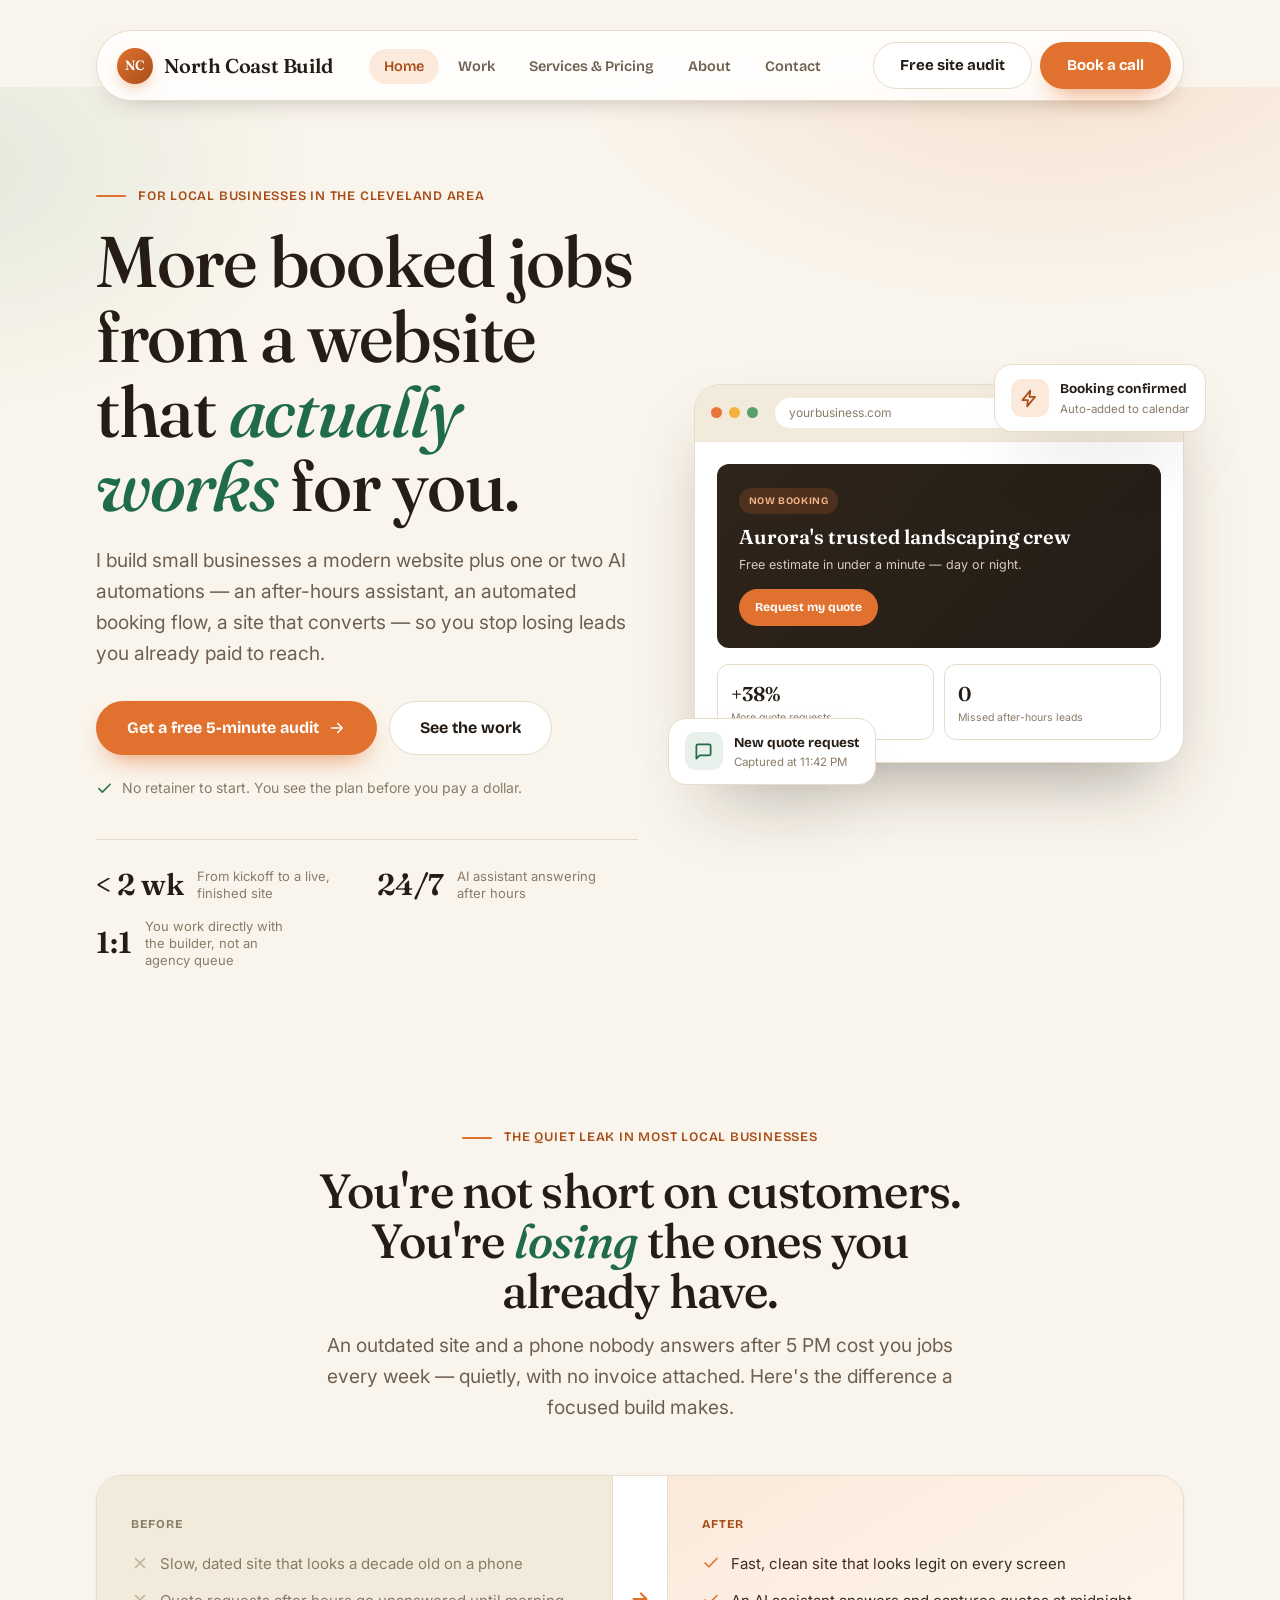
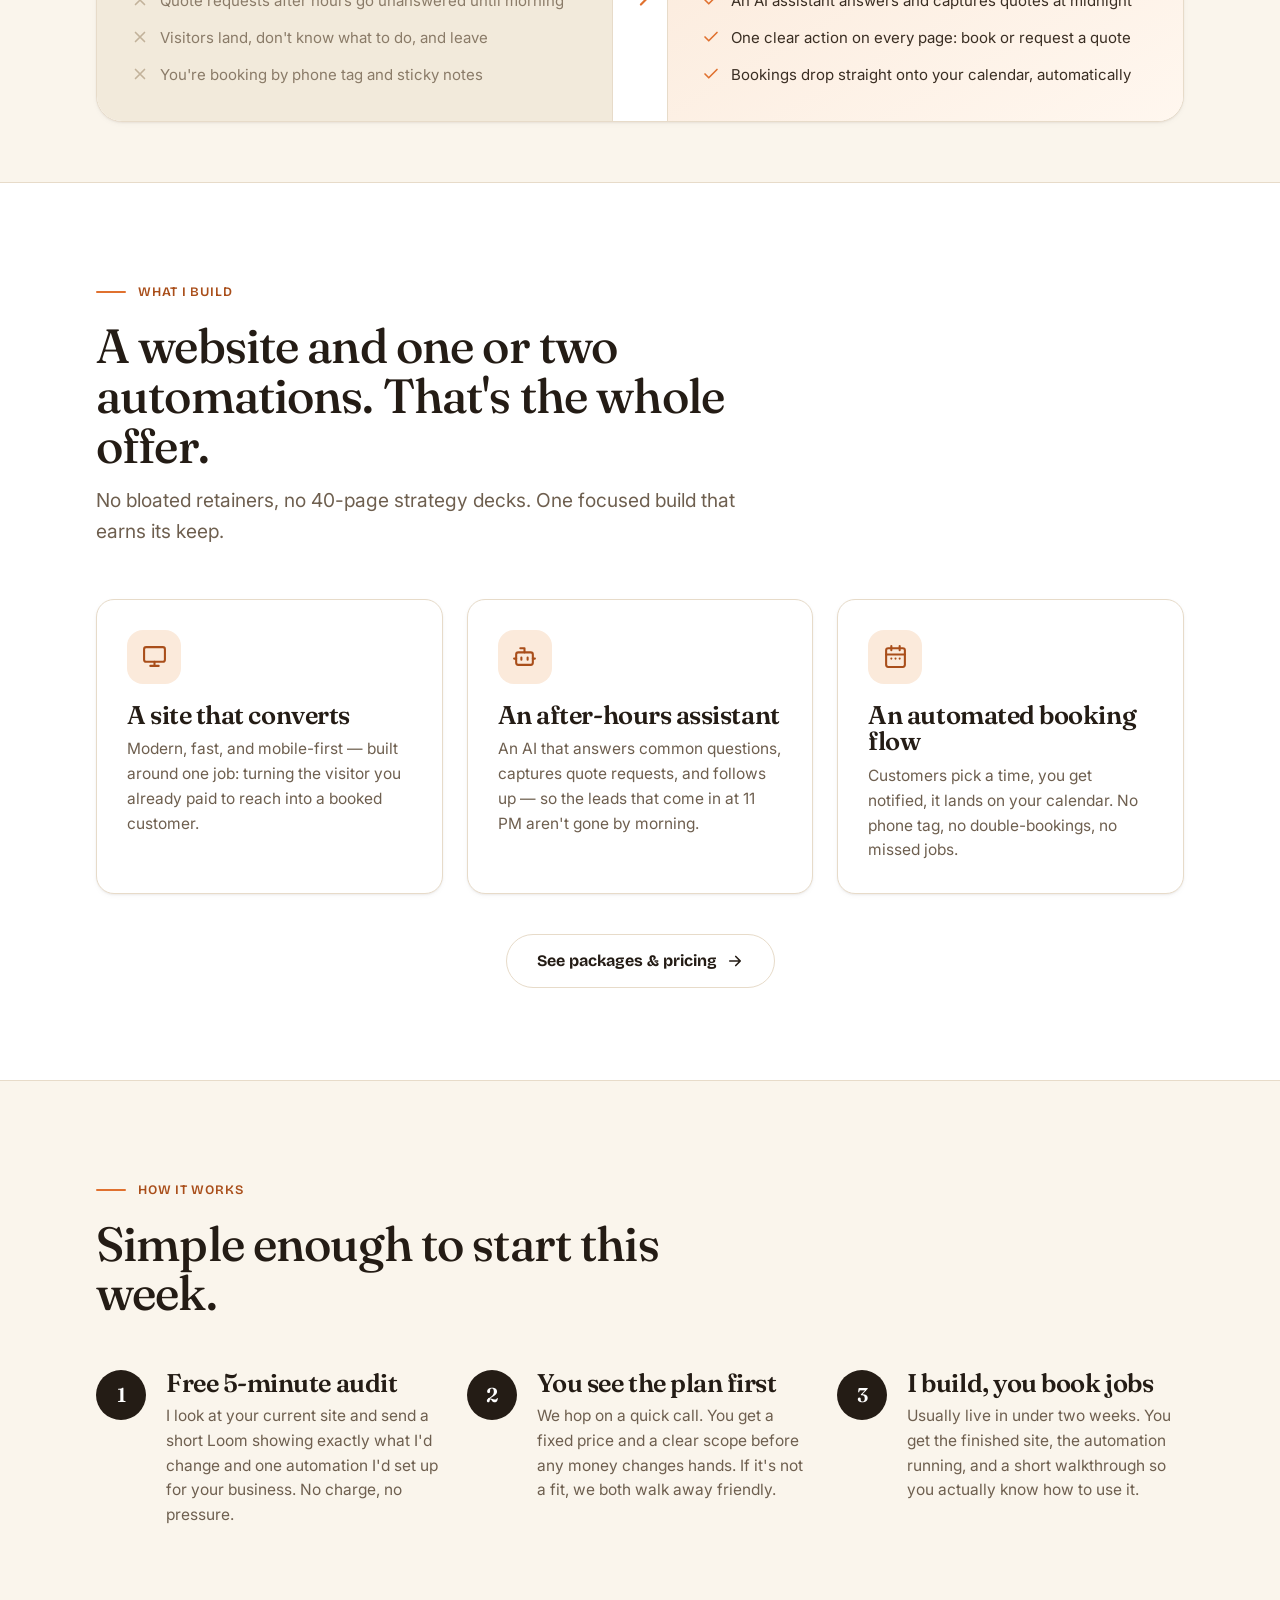
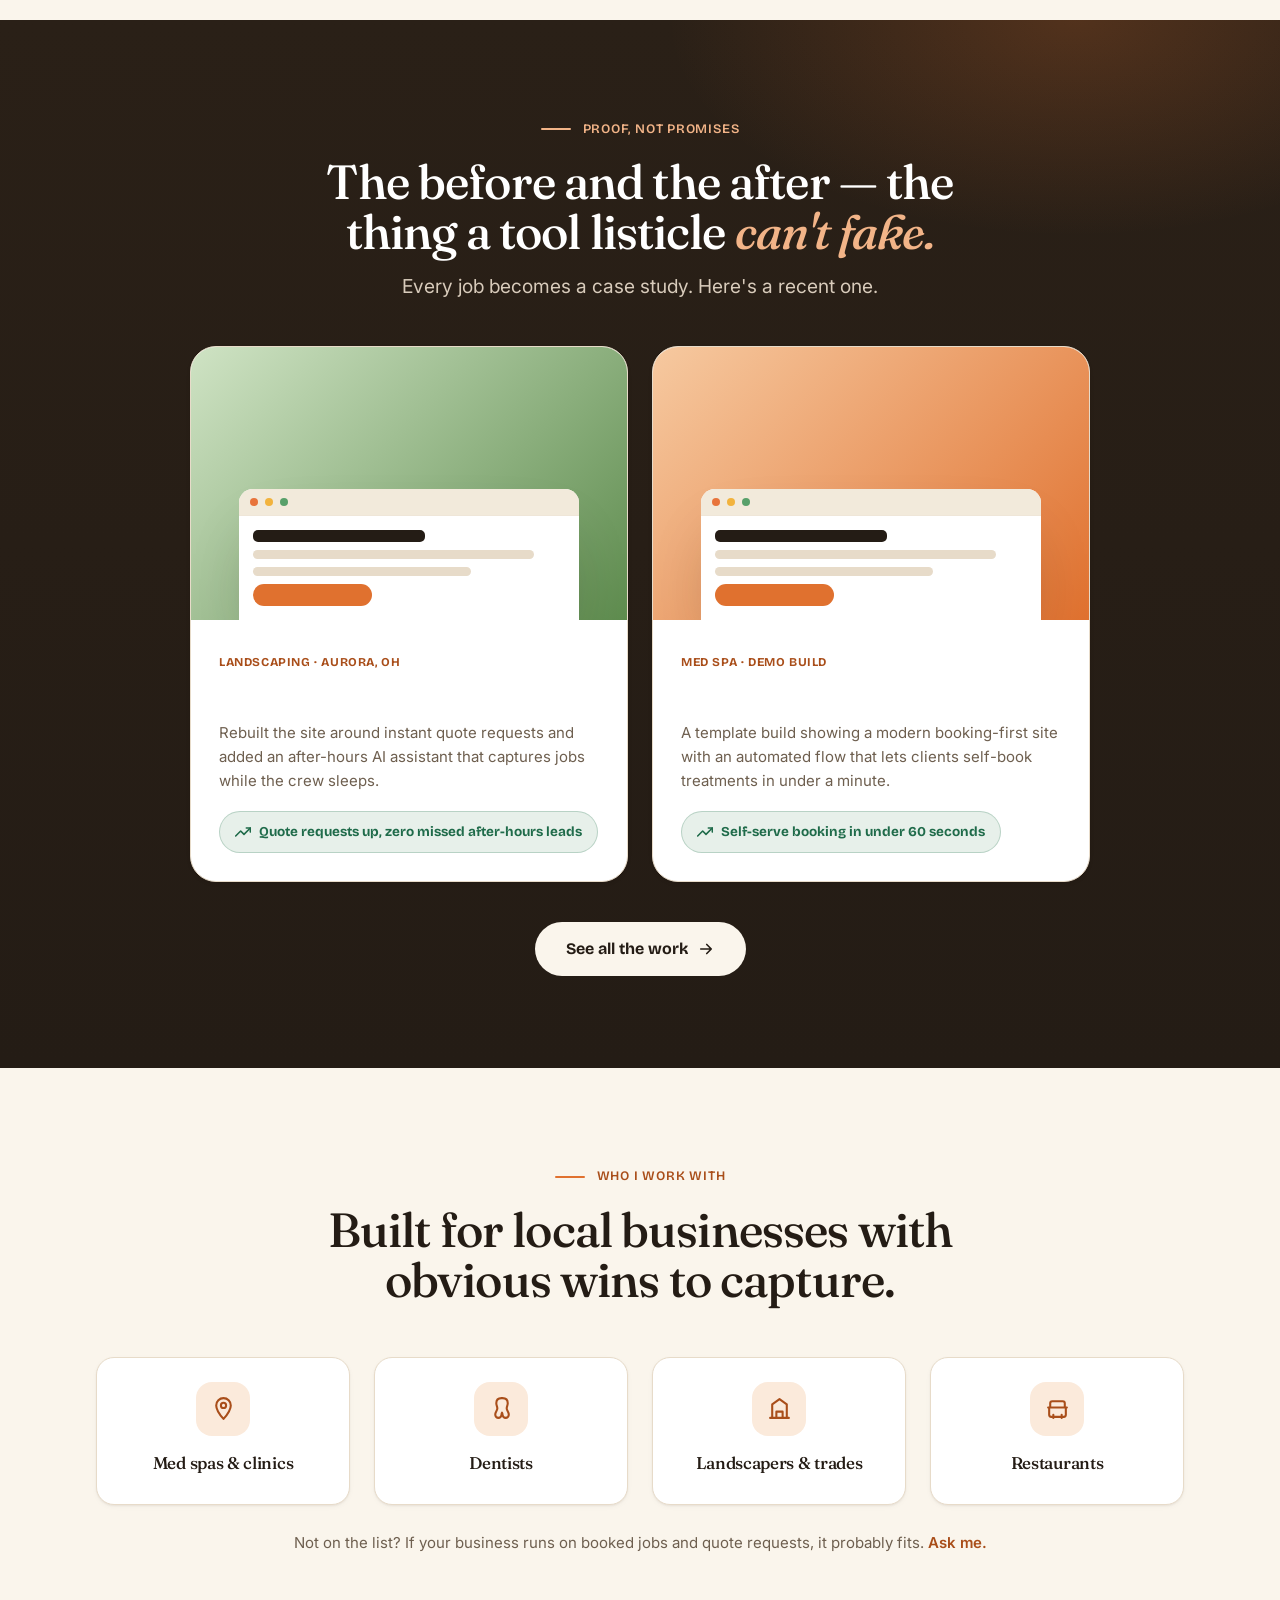
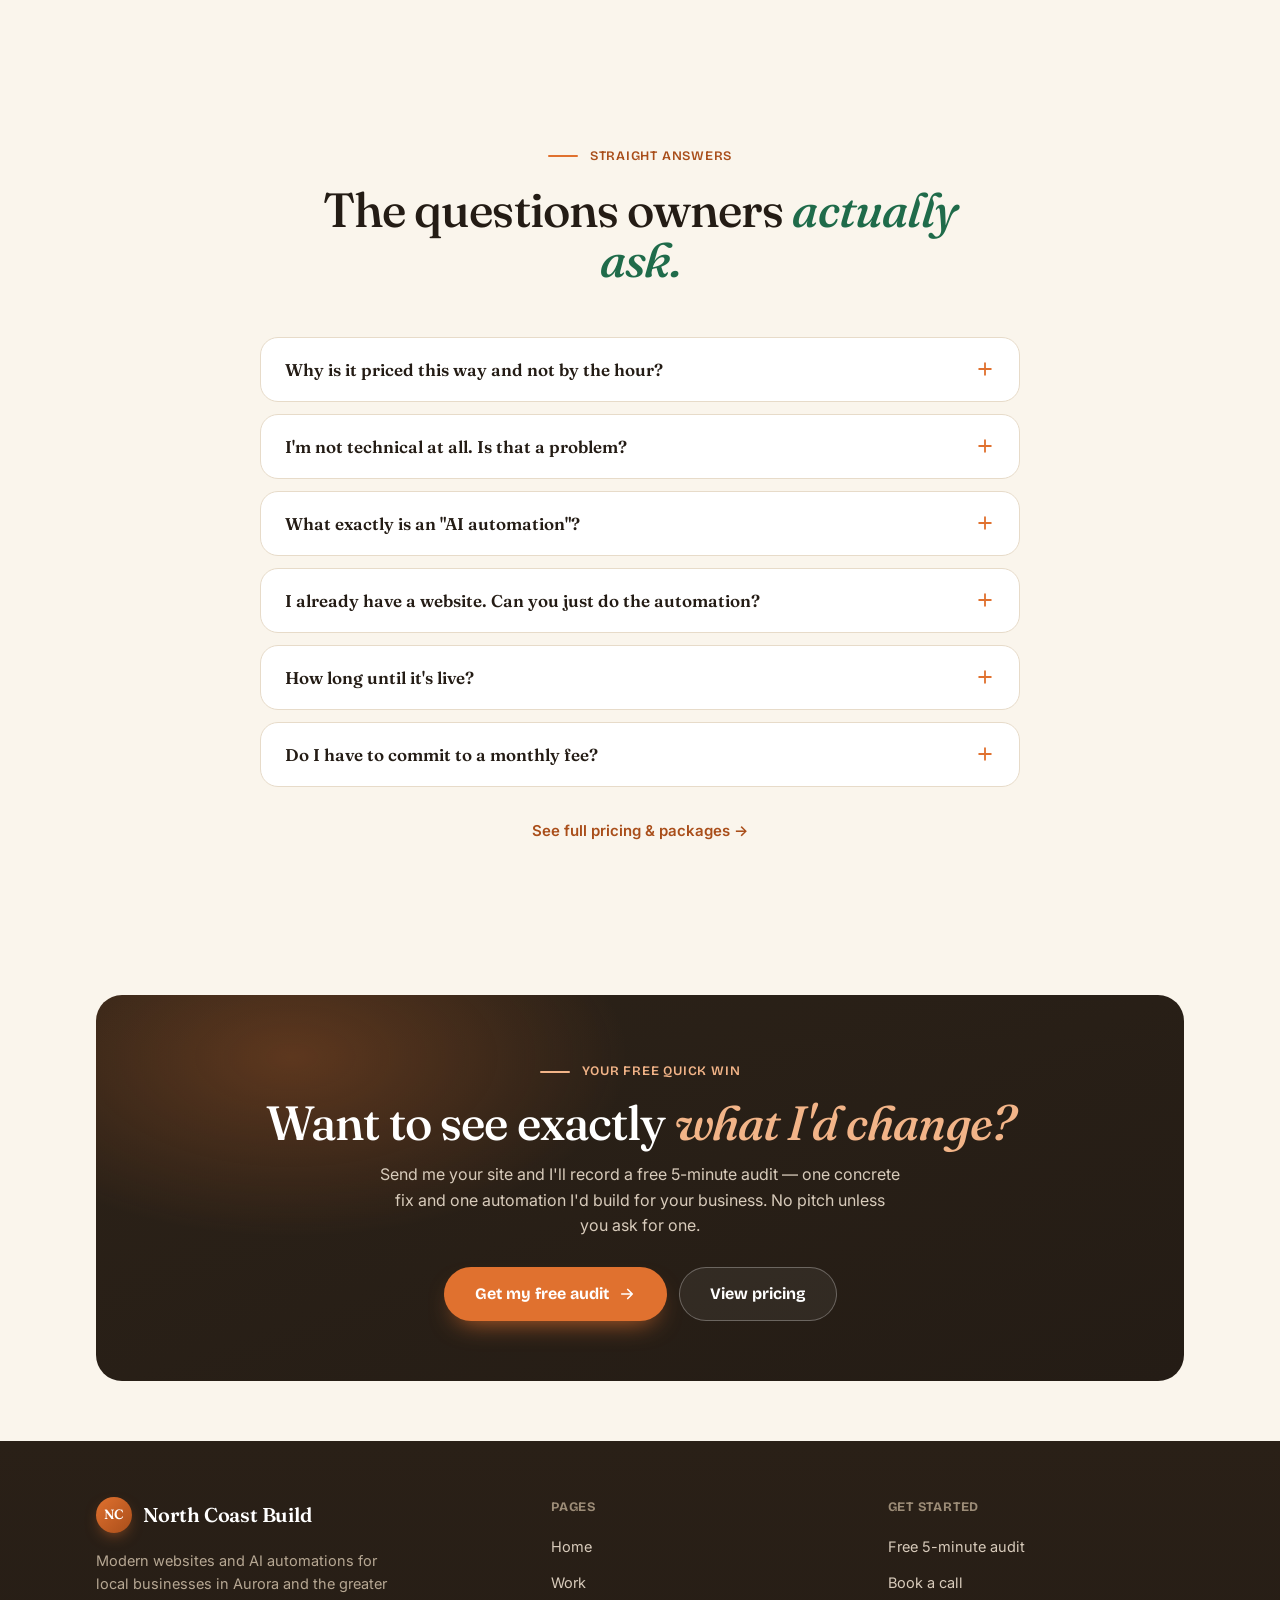
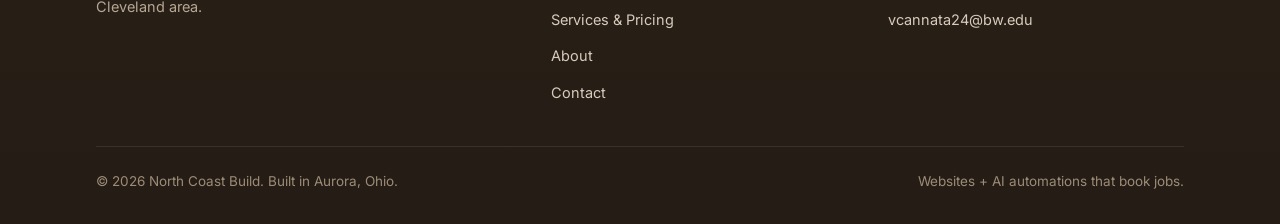
==== index.html @ 2bb50b2e "Initial site: North Coast Build marketing site Static multi-page closer site for local-business web " ====
<!DOCTYPE html>
<html lang="en">
<head>
<meta charset="UTF-8" />
<meta name="viewport" content="width=device-width, initial-scale=1" />
<title>North Coast Build — Modern websites + AI automations for local business</title>
<meta name="description" content="I build local businesses in the Cleveland area a modern website plus one or two AI automations that capture leads and save real hours. See the before and after." />
<link rel="preconnect" href="https://fonts.googleapis.com" />
<link rel="preconnect" href="https://fonts.gstatic.com" crossorigin />
<link rel="icon" href="favicon.svg" type="image/svg+xml" />
<link rel="apple-touch-icon" href="favicon.svg" />
<meta name="theme-color" content="#E0712F" />
<link rel="canonical" href="https://northcoastbuild.com/" />
<meta property="og:type" content="website" />
<meta property="og:site_name" content="North Coast Build" />
<meta property="og:title" content="North Coast Build — Websites + AI automations for local business" />
<meta property="og:description" content="A modern website plus one or two AI automations that capture the leads and save the hours your local business is losing. See the before and after." />
<meta property="og:url" content="https://northcoastbuild.com/" />
<meta property="og:image" content="https://northcoastbuild.com/og-image.png" />
<meta property="og:image:width" content="1200" />
<meta property="og:image:height" content="630" />
<meta name="twitter:card" content="summary_large_image" />
<meta name="twitter:title" content="North Coast Build — Websites + AI for local business" />
<meta name="twitter:description" content="Modern websites and AI automations that book jobs for local businesses in the Cleveland area." />
<meta name="twitter:image" content="https://northcoastbuild.com/og-image.png" />
<link rel="stylesheet" href="styles.css" />
</head>
<body>

<!-- ================= NAV ================= -->
<div class="nav-wrap">
  <div class="container">
    <nav class="nav" aria-label="Primary">
      <a class="brand" href="index.html" aria-label="North Coast Build home">
        <span class="brand-mark" aria-hidden="true">
          <span class="mono-nc">NC</span>
        </span>
        North Coast Build
      </a>
      <ul class="nav-links">
        <li><a href="index.html" class="active">Home</a></li>
        <li><a href="work.html">Work</a></li>
        <li><a href="services.html">Services &amp; Pricing</a></li>
        <li><a href="about.html">About</a></li>
        <li><a href="contact.html">Contact</a></li>
      </ul>
      <div class="nav-cta">
        <a href="contact.html" class="btn btn-ghost">Free site audit</a>
        <a href="contact.html" class="btn btn-primary">Book a call</a>
      </div>
      <button class="nav-toggle" aria-label="Open menu" aria-expanded="false">
        <svg viewBox="0 0 24 24" fill="none" stroke="currentColor" stroke-width="2" stroke-linecap="round"><path d="M4 6h16M4 12h16M4 18h16"/></svg>
      </button>
    </nav>
  </div>
</div>

<!-- ================= HERO ================= -->
<header class="hero">
  <div class="container section">
    <div class="hero-grid">
      <div>
        <span class="eyebrow reveal">For local businesses in the Cleveland area</span>
        <h1 class="h1 reveal" style="margin-top:18px;">More booked jobs from a website that <em>actually works</em> for you.</h1>
        <p class="lead reveal">I build small businesses a modern website plus one or two AI automations — an after-hours assistant, an automated booking flow, a site that converts — so you stop losing leads you already paid to reach.</p>
        <div class="hero-cta reveal">
          <a href="contact.html" class="btn btn-primary btn-lg">Get a free 5-minute audit
            <svg viewBox="0 0 24 24" fill="none" stroke="currentColor" stroke-width="2.2" stroke-linecap="round" stroke-linejoin="round"><path d="M5 12h14M13 6l6 6-6 6"/></svg>
          </a>
          <a href="work.html" class="btn btn-ghost btn-lg">See the work</a>
        </div>
        <p class="hero-note reveal">
          <svg viewBox="0 0 24 24" fill="none" stroke="currentColor" stroke-width="2.4" stroke-linecap="round" stroke-linejoin="round"><path d="M20 6L9 17l-5-5"/></svg>
          No retainer to start. You see the plan before you pay a dollar.
        </p>

        <div class="proof-strip reveal">
          <div class="proof-item">
            <span class="proof-num">&lt; 2 wk</span>
            <span class="proof-label">From kickoff to a live, finished site</span>
          </div>
          <div class="proof-item">
            <span class="proof-num">24/7</span>
            <span class="proof-label">AI assistant answering after hours</span>
          </div>
          <div class="proof-item">
            <span class="proof-num">1:1</span>
            <span class="proof-label">You work directly with the builder, not an agency queue</span>
          </div>
        </div>
      </div>

      <!-- Hero visual -->
      <div class="hero-visual reveal">
        <div class="device" aria-hidden="true">
          <div class="device-bar">
            <span class="dot dot-r"></span><span class="dot dot-y"></span><span class="dot dot-g"></span>
            <span class="device-url">yourbusiness.com</span>
          </div>
          <div class="device-body">
            <div class="mock-hero">
              <span class="mock-pill">Now booking</span>
              <div class="mock-h">Aurora's trusted landscaping crew</div>
              <div class="mock-sub">Free estimate in under a minute — day or night.</div>
              <span class="mock-btn">Request my quote</span>
            </div>
            <div class="mock-row">
              <div class="mock-card"><div class="k">+38%</div><div class="l">More quote requests</div></div>
              <div class="mock-card"><div class="k">0</div><div class="l">Missed after-hours leads</div></div>
            </div>
          </div>
        </div>
        <div class="float-card float-a">
          <span class="ic ic-emerald" aria-hidden="true">
            <svg viewBox="0 0 24 24" fill="none" stroke="currentColor" stroke-width="2.2" stroke-linecap="round" stroke-linejoin="round"><path d="M21 15a2 2 0 0 1-2 2H7l-4 4V5a2 2 0 0 1 2-2h14a2 2 0 0 1 2 2z"/></svg>
          </span>
          <div>
            <div class="ft">New quote request</div>
            <div class="fs">Captured at 11:42 PM</div>
          </div>
        </div>
        <div class="float-card float-b">
          <span class="ic ic-amber" aria-hidden="true">
            <svg viewBox="0 0 24 24" fill="none" stroke="currentColor" stroke-width="2.2" stroke-linecap="round" stroke-linejoin="round"><path d="M13 2L3 14h7l-1 8 10-12h-7z"/></svg>
          </span>
          <div>
            <div class="ft">Booking confirmed</div>
            <div class="fs">Auto-added to calendar</div>
          </div>
        </div>
      </div>
    </div>
  </div>
</header>

<!-- ================= PROBLEM / WHY ================= -->
<section class="section section--tight">
  <div class="container">
    <div class="sec-head center reveal">
      <span class="eyebrow">The quiet leak in most local businesses</span>
      <h2 class="h2">You're not short on customers. You're <em>losing</em> the ones you already have.</h2>
      <p class="lead">An outdated site and a phone nobody answers after 5 PM cost you jobs every week — quietly, with no invoice attached. Here's the difference a focused build makes.</p>
    </div>

    <div class="ba reveal">
      <div class="ba-col ba-before">
        <span class="ba-tag">Before</span>
        <ul class="ba-list">
          <li><svg viewBox="0 0 24 24" fill="none" stroke="currentColor" stroke-width="2.2" stroke-linecap="round"><path d="M18 6L6 18M6 6l12 12"/></svg> Slow, dated site that looks a decade old on a phone</li>
          <li><svg viewBox="0 0 24 24" fill="none" stroke="currentColor" stroke-width="2.2" stroke-linecap="round"><path d="M18 6L6 18M6 6l12 12"/></svg> Quote requests after hours go unanswered until morning</li>
          <li><svg viewBox="0 0 24 24" fill="none" stroke="currentColor" stroke-width="2.2" stroke-linecap="round"><path d="M18 6L6 18M6 6l12 12"/></svg> Visitors land, don't know what to do, and leave</li>
          <li><svg viewBox="0 0 24 24" fill="none" stroke="currentColor" stroke-width="2.2" stroke-linecap="round"><path d="M18 6L6 18M6 6l12 12"/></svg> You're booking by phone tag and sticky notes</li>
        </ul>
      </div>
      <div class="ba-divider" aria-hidden="true">
        <svg viewBox="0 0 24 24" fill="none" stroke="currentColor" stroke-width="2.4" stroke-linecap="round" stroke-linejoin="round"><path d="M5 12h14M13 6l6 6-6 6"/></svg>
      </div>
      <div class="ba-col ba-after">
        <span class="ba-tag">After</span>
        <ul class="ba-list">
          <li><svg viewBox="0 0 24 24" fill="none" stroke="currentColor" stroke-width="2.2" stroke-linecap="round" stroke-linejoin="round"><path d="M20 6L9 17l-5-5"/></svg> Fast, clean site that looks legit on every screen</li>
          <li><svg viewBox="0 0 24 24" fill="none" stroke="currentColor" stroke-width="2.2" stroke-linecap="round" stroke-linejoin="round"><path d="M20 6L9 17l-5-5"/></svg> An AI assistant answers and captures quotes at midnight</li>
          <li><svg viewBox="0 0 24 24" fill="none" stroke="currentColor" stroke-width="2.2" stroke-linecap="round" stroke-linejoin="round"><path d="M20 6L9 17l-5-5"/></svg> One clear action on every page: book or request a quote</li>
          <li><svg viewBox="0 0 24 24" fill="none" stroke="currentColor" stroke-width="2.2" stroke-linecap="round" stroke-linejoin="round"><path d="M20 6L9 17l-5-5"/></svg> Bookings drop straight onto your calendar, automatically</li>
        </ul>
      </div>
    </div>
  </div>
</section>

<!-- ================= WHAT YOU GET ================= -->
<section class="section" style="background:var(--card);border-block:1px solid var(--line);">
  <div class="container">
    <div class="sec-head reveal">
      <span class="eyebrow">What I build</span>
      <h2 class="h2">A website and one or two automations. That's the whole offer.</h2>
      <p class="lead">No bloated retainers, no 40-page strategy decks. One focused build that earns its keep.</p>
    </div>
    <div class="grid grid-3">
      <div class="card card-hover reveal">
        <span class="feature-ic" aria-hidden="true">
          <svg viewBox="0 0 24 24" fill="none" stroke="currentColor" stroke-width="2" stroke-linecap="round" stroke-linejoin="round"><rect x="2" y="3" width="20" height="14" rx="2"/><path d="M8 21h8M12 17v4"/></svg>
        </span>
        <h3 class="h3">A site that converts</h3>
        <p>Modern, fast, and mobile-first — built around one job: turning the visitor you already paid to reach into a booked customer.</p>
      </div>
      <div class="card card-hover reveal">
        <span class="feature-ic" aria-hidden="true">
          <svg viewBox="0 0 24 24" fill="none" stroke="currentColor" stroke-width="2" stroke-linecap="round" stroke-linejoin="round"><path d="M12 8V4H8"/><rect x="4" y="8" width="16" height="12" rx="2"/><path d="M2 14h2M20 14h2M15 13v2M9 13v2"/></svg>
        </span>
        <h3 class="h3">An after-hours assistant</h3>
        <p>An AI that answers common questions, captures quote requests, and follows up — so the leads that come in at 11 PM aren't gone by morning.</p>
      </div>
      <div class="card card-hover reveal">
        <span class="feature-ic" aria-hidden="true">
          <svg viewBox="0 0 24 24" fill="none" stroke="currentColor" stroke-width="2" stroke-linecap="round" stroke-linejoin="round"><rect x="3" y="4" width="18" height="18" rx="2"/><path d="M16 2v4M8 2v4M3 10h18M8 14h.01M12 14h.01M16 14h.01"/></svg>
        </span>
        <h3 class="h3">An automated booking flow</h3>
        <p>Customers pick a time, you get notified, it lands on your calendar. No phone tag, no double-bookings, no missed jobs.</p>
      </div>
    </div>
    <div class="center reveal" style="margin-top:40px;">
      <a href="services.html" class="btn btn-ghost btn-lg">See packages &amp; pricing
        <svg viewBox="0 0 24 24" fill="none" stroke="currentColor" stroke-width="2.2" stroke-linecap="round" stroke-linejoin="round"><path d="M5 12h14M13 6l6 6-6 6"/></svg>
      </a>
    </div>
  </div>
</section>

<!-- ================= HOW IT WORKS ================= -->
<section class="section">
  <div class="container">
    <div class="sec-head reveal">
      <span class="eyebrow">How it works</span>
      <h2 class="h2">Simple enough to start this week.</h2>
    </div>
    <div class="grid grid-3 steps">
      <div class="step reveal">
        <span class="step-num">1</span>
        <div>
          <h3 class="h3">Free 5-minute audit</h3>
          <p>I look at your current site and send a short Loom showing exactly what I'd change and one automation I'd set up for your business. No charge, no pressure.</p>
        </div>
      </div>
      <div class="step reveal">
        <span class="step-num">2</span>
        <div>
          <h3 class="h3">You see the plan first</h3>
          <p>We hop on a quick call. You get a fixed price and a clear scope before any money changes hands. If it's not a fit, we both walk away friendly.</p>
        </div>
      </div>
      <div class="step reveal">
        <span class="step-num">3</span>
        <div>
          <h3 class="h3">I build, you book jobs</h3>
          <p>Usually live in under two weeks. You get the finished site, the automation running, and a short walkthrough so you actually know how to use it.</p>
        </div>
      </div>
    </div>
  </div>
</section>

<!-- ================= FEATURED WORK ================= -->
<section class="section band-dark">
  <div class="container">
    <div class="sec-head center reveal" style="margin-bottom:44px;">
      <span class="eyebrow eyebrow--light">Proof, not promises</span>
      <h2 class="h2">The before and the after — the thing a tool listicle <em>can't fake.</em></h2>
      <p class="lead">Every job becomes a case study. Here's a recent one.</p>
    </div>
    <div class="grid grid-2 reveal" style="max-width:900px;margin-inline:auto;">
      <div class="case">
        <div class="case-media g-land">
          <div class="case-screen">
            <div class="device-bar"><span class="dot dot-r"></span><span class="dot dot-y"></span><span class="dot dot-g"></span></div>
            <div class="case-screen-body">
              <div class="csb-line w1"></div><div class="csb-line w2"></div><div class="csb-line w3"></div><div class="csb-btn"></div>
            </div>
          </div>
        </div>
        <div class="case-body">
          <span class="case-cat">Landscaping · Aurora, OH</span>
          <h3 class="h3">Greenline Lawn &amp; Landscape</h3>
          <p>Rebuilt the site around instant quote requests and added an after-hours AI assistant that captures jobs while the crew sleeps.</p>
          <span class="result-chip">
            <svg viewBox="0 0 24 24" fill="none" stroke="currentColor" stroke-width="2.4" stroke-linecap="round" stroke-linejoin="round"><path d="M23 6l-9.5 9.5-5-5L1 18"/><path d="M17 6h6v6"/></svg>
            Quote requests up, zero missed after-hours leads
          </span>
        </div>
      </div>
      <div class="case">
        <div class="case-media g-spa">
          <div class="case-screen">
            <div class="device-bar"><span class="dot dot-r"></span><span class="dot dot-y"></span><span class="dot dot-g"></span></div>
            <div class="case-screen-body">
              <div class="csb-line w1"></div><div class="csb-line w2"></div><div class="csb-line w3"></div><div class="csb-btn"></div>
            </div>
          </div>
        </div>
        <div class="case-body">
          <span class="case-cat">Med Spa · Demo build</span>
          <h3 class="h3">Lumen Aesthetics</h3>
          <p>A template build showing a modern booking-first site with an automated flow that lets clients self-book treatments in under a minute.</p>
          <span class="result-chip">
            <svg viewBox="0 0 24 24" fill="none" stroke="currentColor" stroke-width="2.4" stroke-linecap="round" stroke-linejoin="round"><path d="M23 6l-9.5 9.5-5-5L1 18"/><path d="M17 6h6v6"/></svg>
            Self-serve booking in under 60 seconds
          </span>
        </div>
      </div>
    </div>
    <div class="center reveal" style="margin-top:40px;">
      <a href="work.html" class="btn btn-light btn-lg">See all the work
        <svg viewBox="0 0 24 24" fill="none" stroke="currentColor" stroke-width="2.2" stroke-linecap="round" stroke-linejoin="round"><path d="M5 12h14M13 6l6 6-6 6"/></svg>
      </a>
    </div>
  </div>
</section>

<!-- ================= WHO IT'S FOR ================= -->
<section class="section">
  <div class="container">
    <div class="sec-head center reveal">
      <span class="eyebrow">Who I work with</span>
      <h2 class="h2">Built for local businesses with obvious wins to capture.</h2>
    </div>
    <div class="grid grid-4 reveal">
      <div class="card center" style="padding:24px 18px;">
        <span class="feature-ic mx-auto" aria-hidden="true"><svg viewBox="0 0 24 24" fill="none" stroke="currentColor" stroke-width="2" stroke-linecap="round" stroke-linejoin="round"><path d="M12 2a7 7 0 0 0-7 7c0 5 7 13 7 13s7-8 7-13a7 7 0 0 0-7-7z"/><circle cx="12" cy="9" r="2.5"/></svg></span>
        <h3 style="font-size:17px;">Med spas &amp; clinics</h3>
      </div>
      <div class="card center" style="padding:24px 18px;">
        <span class="feature-ic mx-auto" aria-hidden="true"><svg viewBox="0 0 24 24" fill="none" stroke="currentColor" stroke-width="2" stroke-linecap="round" stroke-linejoin="round"><path d="M12 2C9 2 7 4 7 7c0 2 1 3 1 5s-2 3-2 6a3 3 0 0 0 6 0c0-1 .5-2 .5-2s.5 1 .5 2a3 3 0 0 0 6 0c0-3-2-4-2-6s1-3 1-5c0-3-2-5-5-5a4 4 0 0 0-1 .2A4 4 0 0 0 12 2z"/></svg></span>
        <h3 style="font-size:17px;">Dentists</h3>
      </div>
      <div class="card center" style="padding:24px 18px;">
        <span class="feature-ic mx-auto" aria-hidden="true"><svg viewBox="0 0 24 24" fill="none" stroke="currentColor" stroke-width="2" stroke-linecap="round" stroke-linejoin="round"><path d="M3 21h18M5 21V8l7-5 7 5v13M9 21v-6h6v6"/></svg></span>
        <h3 style="font-size:17px;">Landscapers &amp; trades</h3>
      </div>
      <div class="card center" style="padding:24px 18px;">
        <span class="feature-ic mx-auto" aria-hidden="true"><svg viewBox="0 0 24 24" fill="none" stroke="currentColor" stroke-width="2" stroke-linecap="round" stroke-linejoin="round"><path d="M3 11h18M5 11V7a2 2 0 0 1 2-2h10a2 2 0 0 1 2 2v4M4 11v7a2 2 0 0 0 2 2h12a2 2 0 0 0 2-2v-7M8 21v-3M16 21v-3"/></svg></span>
        <h3 style="font-size:17px;">Restaurants</h3>
      </div>
    </div>
    <p class="center muted reveal" style="margin-top:26px;font-size:15px;">Not on the list? If your business runs on booked jobs and quote requests, it probably fits. <a href="contact.html" style="color:var(--amber-700);font-weight:600;">Ask me.</a></p>
  </div>
</section>

<!-- ================= FAQ ================= -->
<section class="section">
  <div class="container">
    <div class="sec-head center reveal">
      <span class="eyebrow">Straight answers</span>
      <h2 class="h2">The questions owners <em>actually ask.</em></h2>
    </div>
    <div class="faq reveal">
      <div class="faq-item">
        <button class="faq-q" aria-expanded="false">Why is it priced this way and not by the hour?<svg viewBox="0 0 24 24" fill="none" stroke="currentColor" stroke-width="2.2" stroke-linecap="round"><path d="M12 5v14M5 12h14"/></svg></button>
        <div class="faq-a"><div class="faq-a-inner">Because you should know the cost before you commit, and you shouldn't pay more just because something took me longer. We agree on a fixed price for a fixed scope. If we add things later, we agree on that too — in writing, before any work.</div></div>
      </div>
      <div class="faq-item">
        <button class="faq-q" aria-expanded="false">I'm not technical at all. Is that a problem?<svg viewBox="0 0 24 24" fill="none" stroke="currentColor" stroke-width="2.2" stroke-linecap="round"><path d="M12 5v14M5 12h14"/></svg></button>
        <div class="faq-a"><div class="faq-a-inner">Not even a little. You don't need to care about the stack — that's my job. You care about more booked jobs and fewer missed calls. I handle everything and hand it back with a plain-English walkthrough.</div></div>
      </div>
      <div class="faq-item">
        <button class="faq-q" aria-expanded="false">What exactly is an "AI automation"?<svg viewBox="0 0 24 24" fill="none" stroke="currentColor" stroke-width="2.2" stroke-linecap="round"><path d="M12 5v14M5 12h14"/></svg></button>
        <div class="faq-a"><div class="faq-a-inner">Something boring and useful, not a gimmick. An assistant that answers quote questions and captures the lead at midnight. A booking flow that puts appointments on your calendar without phone tag. Follow-ups that go out automatically so leads don't fall through the cracks.</div></div>
      </div>
      <div class="faq-item">
        <button class="faq-q" aria-expanded="false">I already have a website. Can you just do the automation?<svg viewBox="0 0 24 24" fill="none" stroke="currentColor" stroke-width="2.2" stroke-linecap="round"><path d="M12 5v14M5 12h14"/></svg></button>
        <div class="faq-a"><div class="faq-a-inner">Yes. If your site is fine, skip the rebuild — pick a single automation, the busywork pack, or ongoing automation care. I'll plug into the tools you already use (your calendar, inbox, booking, CRM) and automate the repetitive work without touching the site.</div></div>
      </div>
      <div class="faq-item">
        <button class="faq-q" aria-expanded="false">How long until it's live?<svg viewBox="0 0 24 24" fill="none" stroke="currentColor" stroke-width="2.2" stroke-linecap="round"><path d="M12 5v14M5 12h14"/></svg></button>
        <div class="faq-a"><div class="faq-a-inner">A site is usually about a week. A site plus an automation is around two. I'll give you a real date on our call, not a vague "soon."</div></div>
      </div>
      <div class="faq-item">
        <button class="faq-q" aria-expanded="false">Do I have to commit to a monthly fee?<svg viewBox="0 0 24 24" fill="none" stroke="currentColor" stroke-width="2.2" stroke-linecap="round"><path d="M12 5v14M5 12h14"/></svg></button>
        <div class="faq-a"><div class="faq-a-inner">No. The build is a one-time price and the site is yours. Ongoing care and hosting at $89/mo is optional if you'd rather I keep it running and updated. Plenty of clients skip it.</div></div>
      </div>
    </div>
    <p class="center reveal" style="margin-top:32px;font-size:15px;"><a href="services.html" style="color:var(--amber-700);font-weight:600;">See full pricing &amp; packages →</a></p>
  </div>
</section>

<!-- ================= CTA BANNER ================= -->
<section class="section--tight">
  <div class="container">
    <div class="cta-banner reveal">
      <span class="eyebrow eyebrow--light">Your free quick win</span>
      <h2 class="h2" style="margin-top:16px;">Want to see exactly <em>what I'd change?</em></h2>
      <p>Send me your site and I'll record a free 5-minute audit — one concrete fix and one automation I'd build for your business. No pitch unless you ask for one.</p>
      <div class="hero-cta">
        <a href="contact.html" class="btn btn-primary btn-lg">Get my free audit
          <svg viewBox="0 0 24 24" fill="none" stroke="currentColor" stroke-width="2.2" stroke-linecap="round" stroke-linejoin="round"><path d="M5 12h14M13 6l6 6-6 6"/></svg>
        </a>
        <a href="services.html" class="btn btn-outline-light btn-lg">View pricing</a>
      </div>
    </div>
  </div>
</section>

<!-- ================= FOOTER ================= -->
<footer class="footer">
  <div class="container">
    <div class="footer-grid">
      <div>
        <a class="brand" href="index.html">
          <span class="brand-mark" aria-hidden="true"><span class="mono-nc">NC</span></span>
          North Coast Build
        </a>
        <p>Modern websites and AI automations for local businesses in Aurora and the greater Cleveland area.</p>
      </div>
      <div>
        <h5>Pages</h5>
        <ul class="footer-links">
          <li><a href="index.html">Home</a></li>
          <li><a href="work.html">Work</a></li>
          <li><a href="services.html">Services &amp; Pricing</a></li>
          <li><a href="about.html">About</a></li>
          <li><a href="contact.html">Contact</a></li>
        </ul>
      </div>
      <div>
        <h5>Get started</h5>
        <ul class="footer-links">
          <li><a href="contact.html">Free 5-minute audit</a></li>
          <li><a href="contact.html">Book a call</a></li>
          <li><a href="mailto:vcannata24@bw.edu">vcannata24@bw.edu</a></li>
        </ul>
      </div>
    </div>
    <div class="footer-bottom">
      <span>© 2026 North Coast Build. Built in Aurora, Ohio.</span>
      <span>Websites + AI automations that book jobs.</span>
    </div>
  </div>
</footer>

<script src="script.js"></script>
</body>
</html>
---- styles.css ----
/* =========================================================
   Cannata Build — shared stylesheet
   WARM EDITORIAL · Fraunces serif + warm cream + amber
   (blend of "Editorial Authority" × "Warm & Approachable")
   ========================================================= */

@import url('https://fonts.googleapis.com/css2?family=Fraunces:ital,opsz,wght@0,9..144,400;0,9..144,500;0,9..144,600;1,9..144,500;1,9..144,600&family=Bricolage+Grotesque:opsz,wght@12..96,500;12..96,600;12..96,700;12..96,800&family=Inter:wght@400;500;600&display=swap');

:root {
  /* warm paper + ink */
  --paper:      #FAF5EC;
  --paper-2:    #F2EADB;
  --card:       #FFFFFF;
  --ink:        #241C15;
  --ink-soft:   #3A2E23;
  --muted:      #6E5F4F;
  --muted-2:    #8A7B68;
  --line:       #E7DBC9;
  --line-soft:  #EFE6D8;

  /* accents */
  --amber:      #E0712F;
  --amber-600:  #C85F22;
  --amber-700:  #A94E1A;
  --amber-soft: #FBEADB;
  --green:      #2C7A53;
  --green-700:  #1F6B4A;
  --green-soft: #E7F0EA;

  --radius:     18px;
  --radius-lg:  26px;
  --radius-sm:  12px;
  --pill:       999px;

  --shadow-sm:  0 1px 2px rgba(36,28,21,.05), 0 2px 8px -4px rgba(36,28,21,.10);
  --shadow:     0 18px 40px -24px rgba(36,28,21,.35);
  --shadow-lg:  0 36px 70px -28px rgba(36,28,21,.42);
  --ring:       0 0 0 4px rgba(224,113,47,.28);

  --maxw:       1140px;
  --font-display: 'Fraunces', Georgia, serif;
  --font-ui:    'Bricolage Grotesque', system-ui, sans-serif;
  --font-body:  'Inter', system-ui, sans-serif;
}

* { box-sizing: border-box; }
html { scroll-behavior: smooth; }

body {
  margin: 0;
  font-family: var(--font-body);
  color: var(--ink-soft);
  background: var(--paper);
  line-height: 1.6;
  -webkit-font-smoothing: antialiased;
  text-rendering: optimizeLegibility;
}

img { max-width: 100%; display: block; }
a { color: inherit; text-decoration: none; }

h1, h2, h3, h4 {
  font-family: var(--font-display);
  color: var(--ink);
  line-height: 1.04;
  letter-spacing: -0.018em;
  font-weight: 500;
  margin: 0;
}
/* editorial italic highlight */
h1 em, h2 em, h3 em, .hl { font-style: italic; color: var(--green-700); }
p { margin: 0; }

.container {
  width: 100%;
  max-width: var(--maxw);
  margin-inline: auto;
  padding-inline: 26px;
}

.section { padding-block: 92px; }
.section--tight { padding-block: 60px; }

/* ---------- Eyebrow ---------- */
.eyebrow {
  display: inline-flex;
  align-items: center;
  gap: 12px;
  font-family: var(--font-ui);
  font-weight: 600;
  font-size: 13px;
  letter-spacing: .06em;
  text-transform: uppercase;
  color: var(--amber-700);
}
.eyebrow::before {
  content: "";
  width: 30px; height: 2px;
  background: var(--amber);
  border-radius: 2px;
}
.eyebrow--light { color: #F2B488; }
.eyebrow--light::before { background: #F2B488; }
/* centered eyebrow keeps the rule on the left of the text */
.center .eyebrow, .sec-head.center .eyebrow { justify-content: center; }

.h1 { font-size: clamp(2.6rem, 5.6vw, 4.6rem); font-weight: 500; }
.h2 { font-size: clamp(2rem, 3.8vw, 3rem); font-weight: 500; }
.h3 { font-size: clamp(1.3rem, 2vw, 1.7rem); font-weight: 600; }

.lead {
  font-size: clamp(1.06rem, 1.5vw, 1.22rem);
  color: var(--muted);
  line-height: 1.62;
}
.muted { color: var(--muted); }
.center { text-align: center; }
.mx-auto { margin-inline: auto; }
.maxw-prose { max-width: 620px; }
.maxw-narrow { max-width: 720px; }

/* ---------- Buttons ---------- */
.btn {
  display: inline-flex;
  align-items: center;
  justify-content: center;
  gap: 9px;
  font-family: var(--font-ui);
  font-weight: 700;
  font-size: 15px;
  line-height: 1;
  padding: 15px 26px;
  border-radius: var(--pill);
  border: 1.5px solid transparent;
  cursor: pointer;
  transition: transform .16s ease, box-shadow .2s ease, background-color .2s ease, color .2s ease, border-color .2s ease;
  white-space: nowrap;
}
.btn svg { width: 18px; height: 18px; }
.btn:focus-visible { outline: none; box-shadow: var(--ring); }

.btn-primary {
  background: var(--amber);
  color: #fff;
  box-shadow: 0 12px 26px -12px rgba(224,113,47,.85);
}
.btn-primary:hover { background: var(--amber-600); transform: translateY(-1px); box-shadow: 0 16px 32px -12px rgba(224,113,47,.95); }

.btn-ghost {
  background: var(--card);
  color: var(--ink);
  border-color: var(--line);
}
.btn-ghost:hover { border-color: var(--amber); color: var(--amber-700); }

.btn-light { background: var(--paper); color: var(--ink); }
.btn-light:hover { background: #fff; box-shadow: var(--shadow); }

.btn-outline-light {
  background: rgba(255,255,255,.06);
  color: #fff;
  border-color: rgba(255,255,255,.28);
}
.btn-outline-light:hover { background: rgba(255,255,255,.12); border-color: rgba(255,255,255,.5); }

.btn-block { width: 100%; }
.btn-lg { padding: 17px 30px; font-size: 16px; }

/* ---------- Navbar ---------- */
.nav-wrap { position: sticky; top: 14px; z-index: 50; padding-top: 16px; }
.nav {
  display: flex;
  align-items: center;
  justify-content: space-between;
  gap: 24px;
  background: rgba(255,255,255,.82);
  backdrop-filter: saturate(150%) blur(14px);
  -webkit-backdrop-filter: saturate(150%) blur(14px);
  border: 1px solid var(--line);
  border-radius: var(--pill);
  padding: 11px 12px 11px 20px;
  box-shadow: 0 10px 30px -20px rgba(36,28,21,.5);
}
.brand {
  display: inline-flex;
  align-items: center;
  gap: 11px;
  font-family: var(--font-display);
  font-weight: 600;
  font-size: 20px;
  color: var(--ink);
  letter-spacing: -0.01em;
}
.brand-mark {
  width: 36px; height: 36px;
  border-radius: 50%;
  background: linear-gradient(135deg, var(--amber) 0%, var(--amber-700) 100%);
  display: grid; place-items: center;
  color: #fff;
  box-shadow: 0 6px 16px -6px rgba(224,113,47,.7);
}
.brand-mark svg { width: 19px; height: 19px; }
.brand-mark .mono-nc { font-family: var(--font-display); font-weight: 600; font-size: 13.5px; letter-spacing: -0.01em; line-height: 1; }

.nav-links { display: flex; align-items: center; gap: 4px; list-style: none; margin: 0; padding: 0; }
.nav-links a {
  font-family: var(--font-ui);
  font-weight: 600;
  font-size: 14.5px;
  color: var(--muted);
  padding: 9px 15px;
  border-radius: var(--pill);
  transition: color .15s ease, background-color .15s ease;
}
.nav-links a:hover { color: var(--ink); background: var(--amber-soft); }
.nav-links a.active { color: var(--amber-700); background: var(--amber-soft); }

.nav-cta { display: flex; align-items: center; gap: 8px; }

.nav-toggle {
  display: none;
  width: 44px; height: 44px;
  border: 1px solid var(--line);
  background: #fff;
  border-radius: 50%;
  cursor: pointer;
  align-items: center; justify-content: center;
}
.nav-toggle svg { width: 22px; height: 22px; color: var(--ink); }

/* ---------- Hero ---------- */
.hero {
  position: relative;
  overflow: hidden;
  background:
    radial-gradient(820px 460px at 82% -6%, rgba(224,113,47,.16), transparent 60%),
    radial-gradient(620px 420px at -4% 8%, rgba(44,122,83,.10), transparent 58%),
    var(--paper);
}
.hero-grid { display: grid; grid-template-columns: 1.05fr .95fr; gap: 56px; align-items: center; }
.hero h1 { margin-bottom: 22px; }
.hero .lead { max-width: 540px; margin-bottom: 32px; }
.hero-cta { display: flex; flex-wrap: wrap; gap: 12px; }
.hero-note { margin-top: 22px; display: flex; align-items: center; gap: 9px; font-size: 14px; color: var(--muted-2); }
.hero-note svg { width: 17px; height: 17px; color: var(--green); }

/* ---------- Proof strip ---------- */
.proof-strip {
  display: flex; flex-wrap: wrap; gap: 16px 40px; align-items: center;
  margin-top: 40px; padding-top: 28px;
  border-top: 1px solid var(--line);
}
.proof-item { display: flex; align-items: center; gap: 13px; }
.proof-num { font-family: var(--font-display); font-weight: 600; font-size: 30px; color: var(--ink); line-height: 1; }
.proof-label { font-size: 13px; color: var(--muted-2); line-height: 1.3; max-width: 140px; }

/* ---------- Hero visual ---------- */
.hero-visual { position: relative; }
.device {
  background: var(--card);
  border: 1px solid var(--line);
  border-radius: var(--radius-lg);
  box-shadow: var(--shadow-lg);
  overflow: hidden;
}
.device-bar {
  display: flex; align-items: center; gap: 7px;
  padding: 13px 16px;
  border-bottom: 1px solid var(--line-soft);
  background: var(--paper-2);
}
.dot { width: 11px; height: 11px; border-radius: 50%; }
.dot-r { background: #E8743B; } .dot-y { background: #F2B33D; } .dot-g { background: #58A06A; }
.device-url { margin-left: 10px; font-size: 12px; color: var(--muted-2); background: #fff; border-radius: var(--pill); padding: 5px 14px; flex: 1; }
.device-body { padding: 22px; }

.mock-hero {
  background: linear-gradient(135deg, #2E241B, var(--ink));
  border-radius: var(--radius-sm);
  padding: 22px;
  color: #fff;
}
.mock-pill { display:inline-block; font-family:var(--font-ui); font-size: 10px; font-weight:700; letter-spacing:.06em; text-transform:uppercase; color:#F2B488; background:rgba(224,113,47,.18); padding:5px 10px; border-radius:var(--pill); }
.mock-h { font-family: var(--font-display); font-weight: 600; font-size: 20px; margin: 12px 0 7px; line-height:1.1; }
.mock-sub { font-size: 12.5px; color: #D8CBBB; margin-bottom: 14px; }
.mock-btn { display:inline-block; font-family:var(--font-ui); background: var(--amber); color:#fff; font-weight:700; font-size:12px; padding:9px 16px; border-radius:var(--pill); }
.mock-row { display:flex; gap:10px; margin-top:16px; }
.mock-card { flex:1; background:#fff; border:1px solid var(--line); border-radius:var(--radius-sm); padding:13px; }
.mock-card .k { font-family:var(--font-display); font-weight:600; font-size:20px; color:var(--ink); }
.mock-card .l { font-size:10.5px; color:var(--muted-2); }

.float-card {
  position: absolute;
  background: #fff;
  border: 1px solid var(--line);
  border-radius: var(--radius);
  box-shadow: var(--shadow-lg);
  padding: 13px 16px;
  display: flex; align-items: center; gap: 11px;
}
.float-card .ic { width: 38px; height: 38px; border-radius: 11px; display: grid; place-items: center; flex: none; }
.float-card .ic svg { width: 19px; height: 19px; }
.float-card .ft { font-family: var(--font-ui); font-weight: 700; font-size: 13.5px; color: var(--ink); }
.float-card .fs { font-size: 11.5px; color: var(--muted-2); }
.float-a { bottom: -22px; left: -26px; }
.float-b { top: -20px; right: -22px; }
.ic-emerald { background: var(--green-soft); color: var(--green-700); }
.ic-amber { background: var(--amber-soft); color: var(--amber-700); }

/* ---------- Grids / cards ---------- */
.grid { display: grid; gap: 24px; }
.grid-2 { grid-template-columns: repeat(2, 1fr); }
.grid-3 { grid-template-columns: repeat(3, 1fr); }
.grid-4 { grid-template-columns: repeat(4, 1fr); }

.card {
  background: var(--card);
  border: 1px solid var(--line);
  border-radius: var(--radius);
  padding: 30px;
  box-shadow: var(--shadow-sm);
  transition: transform .18s ease, box-shadow .25s ease, border-color .2s ease;
}
.card-hover:hover { transform: translateY(-5px); box-shadow: var(--shadow); border-color: #E0D2BC; }

.feature-ic {
  width: 54px; height: 54px;
  border-radius: 16px;
  background: var(--amber-soft);
  color: var(--amber-700);
  display: grid; place-items: center;
  margin-bottom: 18px;
}
.feature-ic svg { width: 25px; height: 25px; }
.card h3 { margin-bottom: 9px; }
.card p { color: var(--muted); font-size: 15.5px; }

/* ---------- Section heading ---------- */
.sec-head { max-width: 680px; margin-bottom: 52px; }
.sec-head.center { margin-inline: auto; }
.sec-head .h2 { margin: 18px 0 14px; }

/* ---------- Steps ---------- */
.steps { counter-reset: step; }
.step { display: flex; gap: 20px; align-items: flex-start; }
.step-num {
  flex: none; width: 50px; height: 50px;
  border-radius: 50%;
  background: var(--ink); color: #fff;
  font-family: var(--font-display); font-weight: 600; font-size: 20px;
  display: grid; place-items: center;
}
.step h3 { margin-bottom: 7px; }
.step p { color: var(--muted); font-size: 15.5px; }

/* ---------- Before / After ---------- */
.ba {
  display: grid;
  grid-template-columns: 1fr auto 1fr;
  align-items: stretch;
  border: 1px solid var(--line);
  border-radius: var(--radius-lg);
  overflow: hidden;
  background: #fff;
  box-shadow: var(--shadow-sm);
}
.ba-col { padding: 34px; }
.ba-before { background: var(--paper-2); }
.ba-after { background: linear-gradient(150deg, var(--amber-soft), #FFF7EF); }
.ba-divider { width: 56px; display: grid; place-items: center; background: #fff; border-inline: 1px solid var(--line); }
.ba-divider svg { width: 22px; height: 22px; color: var(--amber); }
.ba-tag {
  font-family: var(--font-ui); font-weight: 700; font-size: 12px;
  letter-spacing: .08em; text-transform: uppercase;
  margin-bottom: 18px; display: inline-block;
}
.ba-before .ba-tag { color: var(--muted-2); }
.ba-after .ba-tag { color: var(--amber-700); }
.ba-list { list-style: none; margin: 0; padding: 0; display: grid; gap: 13px; }
.ba-list li { display: flex; gap: 11px; font-size: 15px; color: var(--ink-soft); }
.ba-list li svg { width: 18px; height: 18px; flex: none; margin-top: 2px; }
.ba-before li { color: var(--muted-2); }
.ba-before li svg { color: #C2B29A; }
.ba-after li svg { color: var(--amber); }

/* ---------- Case studies ---------- */
.case {
  background: #fff;
  border: 1px solid var(--line);
  border-radius: var(--radius-lg);
  overflow: hidden;
  box-shadow: var(--shadow-sm);
  transition: transform .18s ease, box-shadow .25s ease;
}
.case:hover { transform: translateY(-5px); box-shadow: var(--shadow); }
.case-media { position: relative; aspect-ratio: 16 / 10; display: grid; place-items: center; overflow: hidden; }
.case-body { padding: 28px; }
.case-cat { font-family: var(--font-ui); font-weight: 700; font-size: 12px; letter-spacing: .05em; text-transform: uppercase; color: var(--amber-700); }
.case-body h3 { margin: 10px 0 11px; }
.case-body p { color: var(--muted); font-size: 15px; }
.result-chip {
  display: inline-flex; align-items: center; gap: 8px;
  margin-top: 18px;
  background: var(--green-soft);
  border: 1px solid rgba(44,122,83,.25);
  color: var(--green-700);
  font-family: var(--font-ui); font-weight: 700; font-size: 13.5px;
  padding: 9px 15px; border-radius: var(--pill);
}
.result-chip svg { width: 16px; height: 16px; }

/* warm media gradients */
.g-spa    { background: linear-gradient(135deg,#F6C9A0,#E0712F); }
.g-dental { background: linear-gradient(135deg,#A8D5C0,#2C7A53); }
.g-land   { background: linear-gradient(135deg,#CFE3C4,#5E8C4E); }
.g-resto  { background: linear-gradient(135deg,#F2B98F,#A94E1A); }
.case-screen { width: 78%; background: #fff; border-radius: 14px 14px 0 0; box-shadow: var(--shadow-lg); overflow: hidden; align-self: end; }
.case-screen .device-bar { padding: 9px 11px; }
.case-screen .dot { width: 8px; height: 8px; }
.case-screen-body { padding: 14px; }
.csb-line { height: 9px; border-radius: 5px; background: var(--line); margin-bottom: 8px; }
.csb-line.w1 { width: 55%; background: var(--ink); height: 12px; }
.csb-line.w2 { width: 90%; }
.csb-line.w3 { width: 70%; }
.csb-btn { width: 38%; height: 22px; border-radius: var(--pill); background: var(--amber); margin-top: 4px; }

/* ---------- Pricing ---------- */
.price-grid { display: grid; grid-template-columns: repeat(3, 1fr); gap: 24px; align-items: stretch; }
.price-grid-2 { grid-template-columns: repeat(2, 1fr); max-width: 760px; margin-inline: auto; }
.price-card {
  position: relative;
  background: #fff;
  border: 1px solid var(--line);
  border-radius: var(--radius-lg);
  padding: 34px;
  display: flex; flex-direction: column;
  box-shadow: var(--shadow-sm);
}
.price-card.featured {
  border-color: var(--amber);
  box-shadow: 0 34px 64px -26px rgba(224,113,47,.4);
  background: linear-gradient(180deg,#fff,#FFFBF6);
}
.price-flag {
  position: absolute; top: -14px; left: 50%; transform: translateX(-50%);
  font-family: var(--font-ui); background: var(--amber); color: #fff;
  font-weight: 700; font-size: 12px; letter-spacing: .03em;
  padding: 7px 16px; border-radius: var(--pill);
  box-shadow: 0 10px 20px -8px rgba(224,113,47,.8);
}
.price-name { font-family: var(--font-display); font-weight: 600; font-size: 22px; color: var(--ink); }
.price-desc { color: var(--muted); font-size: 14px; margin-top: 7px; min-height: 40px; }
.price-amt { display: flex; align-items: baseline; gap: 6px; margin: 18px 0 4px; }
.price-amt .from { font-family: var(--font-ui); font-size: 13px; color: var(--muted-2); }
.price-amt .num { font-family: var(--font-display); font-weight: 600; font-size: 44px; color: var(--ink); letter-spacing: -0.02em; }
.price-amt .per { font-size: 14px; color: var(--muted-2); }
.price-sub { font-family: var(--font-ui); font-size: 13px; color: var(--muted-2); margin-bottom: 24px; }
.price-feats { list-style: none; margin: 0 0 26px; padding: 24px 0 0; border-top: 1px solid var(--line-soft); display: grid; gap: 13px; flex: 1; }
.price-feats li { display: flex; gap: 11px; font-size: 14.5px; color: var(--ink-soft); }
.price-feats li svg { width: 18px; height: 18px; color: var(--green); flex: none; margin-top: 1px; }

/* ---------- Dark band (warm) ---------- */
.band-dark {
  background:
    radial-gradient(680px 360px at 84% 0%, rgba(224,113,47,.22), transparent 60%),
    linear-gradient(180deg, #2A2017, var(--ink));
  color: #F4EDE2;
}
.band-dark .h2, .band-dark h3 { color: #fff; }
.band-dark h1 em, .band-dark h2 em, .band-dark h3 em { color: #F2B488; }
.band-dark .lead { color: #D8CBBB; }
.band-dark .eyebrow { color: #F2B488; }
.band-dark .eyebrow::before { background: #F2B488; }

/* ---------- About ---------- */
.about-grid { display: grid; grid-template-columns: .85fr 1.15fr; gap: 56px; align-items: center; }
.portrait {
  aspect-ratio: 4/5;
  border-radius: var(--radius-lg);
  background: linear-gradient(150deg, #3A2C20, var(--ink));
  border: 1px solid var(--line);
  box-shadow: var(--shadow-lg);
  position: relative; overflow: hidden;
  display: grid; place-items: center;
}
.portrait .mono { font-family: var(--font-display); font-weight: 600; font-size: clamp(3rem, 8vw, 5rem); color: rgba(255,255,255,.94); letter-spacing: -0.02em; }
.portrait .ring { position:absolute; border-radius:50%; border:1px solid rgba(242,180,136,.32); }
.portrait .ring.r1 { width:320px; height:320px; }
.portrait .ring.r2 { width:220px; height:220px; }
.fact-list { list-style: none; margin: 28px 0 0; padding: 0; display: grid; gap: 16px; }
.fact-list li { display: flex; gap: 14px; }
.fact-ic { width: 40px; height: 40px; border-radius: 12px; background: var(--amber-soft); color: var(--amber-700); display: grid; place-items: center; flex: none; }
.fact-ic svg { width: 19px; height: 19px; }
.fact-list h4 { font-family: var(--font-display); font-weight: 600; font-size: 17px; margin: 0 0 2px; color: var(--ink); }
.fact-list p { font-size: 14.5px; color: var(--muted); }

/* ---------- Contact ---------- */
.contact-grid { display: grid; grid-template-columns: 1fr 1fr; gap: 48px; align-items: start; }
.form-field { margin-bottom: 18px; }
.form-field label { display: block; font-family: var(--font-ui); font-weight: 600; font-size: 14px; color: var(--ink); margin-bottom: 7px; }
.form-field input, .form-field select, .form-field textarea {
  width: 100%;
  font-family: var(--font-body); font-size: 15px;
  color: var(--ink);
  background: var(--paper);
  border: 1px solid var(--line);
  border-radius: 14px;
  padding: 13px 16px;
  transition: border-color .15s ease, box-shadow .15s ease, background-color .15s;
}
.form-field input:focus, .form-field select:focus, .form-field textarea:focus {
  outline: none; background: #fff; border-color: var(--amber);
  box-shadow: 0 0 0 4px rgba(224,113,47,.15);
}
.form-field textarea { resize: vertical; min-height: 120px; }
.form-note { font-size: 13px; color: var(--muted-2); margin-top: 6px; }

.contact-aside { display: grid; gap: 16px; }
.contact-row { display: flex; gap: 14px; align-items: flex-start; }
.contact-row .ic { width: 46px; height: 46px; border-radius: 13px; background: var(--amber-soft); color: var(--amber-700); display: grid; place-items: center; flex: none; }
.contact-row .ic svg { width: 21px; height: 21px; }
.contact-row h4 { font-family: var(--font-display); font-weight: 600; font-size: 16px; margin: 0 0 2px; color: var(--ink); }
.contact-row a, .contact-row p { font-size: 14.5px; color: var(--muted); }
.contact-row a:hover { color: var(--amber-700); }

.form-success {
  display: none;
  background: var(--green-soft);
  border: 1px solid rgba(44,122,83,.3);
  color: var(--green-700);
  border-radius: 14px;
  padding: 16px 18px;
  font-size: 14.5px; font-weight: 500;
  margin-bottom: 18px;
}
.form-success.show { display: block; }

/* ---------- CTA banner ---------- */
.cta-banner {
  position: relative; overflow: hidden;
  background:
    radial-gradient(560px 300px at 18% 16%, rgba(224,113,47,.28), transparent 60%),
    linear-gradient(160deg, #2C2218, var(--ink));
  border-radius: var(--radius-lg);
  padding: 60px;
  text-align: center;
  color: #F4EDE2;
}
.cta-banner .h2 { color: #fff; margin-bottom: 14px; }
.cta-banner h2 em { color: #F2B488; }
.cta-banner p { color: #D8CBBB; max-width: 520px; margin: 0 auto 28px; }
.cta-banner .hero-cta { justify-content: center; }

/* ---------- FAQ ---------- */
.faq { max-width: 760px; margin-inline: auto; }
.faq-item { border: 1px solid var(--line); border-radius: var(--radius); background: #fff; margin-bottom: 12px; overflow: hidden; }
.faq-q {
  width: 100%; text-align: left;
  display: flex; align-items: center; justify-content: space-between; gap: 16px;
  font-family: var(--font-display); font-weight: 600; font-size: 17px; color: var(--ink);
  padding: 21px 24px; cursor: pointer; background: none; border: none;
}
.faq-q svg { width: 20px; height: 20px; color: var(--amber); transition: transform .2s ease; flex: none; }
.faq-item.open .faq-q svg { transform: rotate(45deg); }
.faq-a { max-height: 0; overflow: hidden; transition: max-height .28s ease; }
.faq-a-inner { padding: 0 24px 21px; color: var(--muted); font-size: 15px; }

/* ---------- Footer ---------- */
.footer { background: linear-gradient(180deg, #2A2017, var(--ink)); color: #D8CBBB; padding-block: 56px 32px; }
.footer .brand { color: #fff; }
.footer-grid { display: grid; grid-template-columns: 1.4fr 1fr 1fr; gap: 40px; margin-bottom: 40px; }
.footer p { font-size: 14.5px; color: #B6A793; max-width: 300px; margin-top: 16px; }
.footer h5 { font-family: var(--font-ui); font-size: 13px; letter-spacing: .06em; text-transform: uppercase; color: #9C8C77; margin: 0 0 16px; }
.footer-links { list-style: none; margin: 0; padding: 0; display: grid; gap: 11px; }
.footer-links a { font-size: 14.5px; color: #D8CBBB; transition: color .15s ease; }
.footer-links a:hover { color: #fff; }
.footer-bottom {
  border-top: 1px solid rgba(255,255,255,.09);
  padding-top: 24px;
  display: flex; justify-content: space-between; align-items: center; gap: 16px;
  font-size: 13.5px; color: #9C8C77; flex-wrap: wrap;
}

/* ---------- Reveal ---------- */
.reveal { opacity: 0; transform: translateY(18px); transition: opacity .6s ease, transform .6s ease; }
.reveal.in { opacity: 1; transform: none; }

/* ---------- Responsive ---------- */
@media (max-width: 940px) {
  .hero-grid { grid-template-columns: 1fr; gap: 48px; }
  .hero-visual { max-width: 460px; margin-inline: auto; }
  .about-grid { grid-template-columns: 1fr; gap: 36px; }
  .portrait { max-width: 360px; }
  .grid-3, .grid-4 { grid-template-columns: repeat(2, 1fr); }
  .price-grid { grid-template-columns: 1fr; max-width: 440px; margin-inline: auto; }
  .contact-grid { grid-template-columns: 1fr; gap: 36px; }
}
@media (max-width: 720px) {
  .section { padding-block: 64px; }
  .nav-links, .nav-cta .btn-ghost { display: none; }
  .nav-toggle { display: inline-flex; }
  .nav.open .nav-links {
    display: flex; position: absolute; top: 78px; left: 16px; right: 16px;
    flex-direction: column; align-items: stretch; gap: 4px;
    background: #fff; border: 1px solid var(--line); border-radius: var(--radius);
    padding: 12px; box-shadow: var(--shadow);
  }
  .nav.open .nav-links a { padding: 13px 14px; }
  .ba { grid-template-columns: 1fr; }
  .ba-divider { width: auto; height: 48px; border-inline: none; border-block: 1px solid var(--line); }
  .ba-divider svg { transform: rotate(90deg); }
  .grid-2, .grid-3, .grid-4 { grid-template-columns: 1fr; }
  .cta-banner { padding: 40px 26px; }
  .footer-grid { grid-template-columns: 1fr; gap: 28px; }
  .proof-strip { gap: 18px 28px; }
  .float-a { left: 0; bottom: -16px; }
  .float-b { right: 0; }
}

@media (prefers-reduced-motion: reduce) {
  * { animation: none !important; transition: none !important; scroll-behavior: auto !important; }
  .reveal { opacity: 1; transform: none; }
}
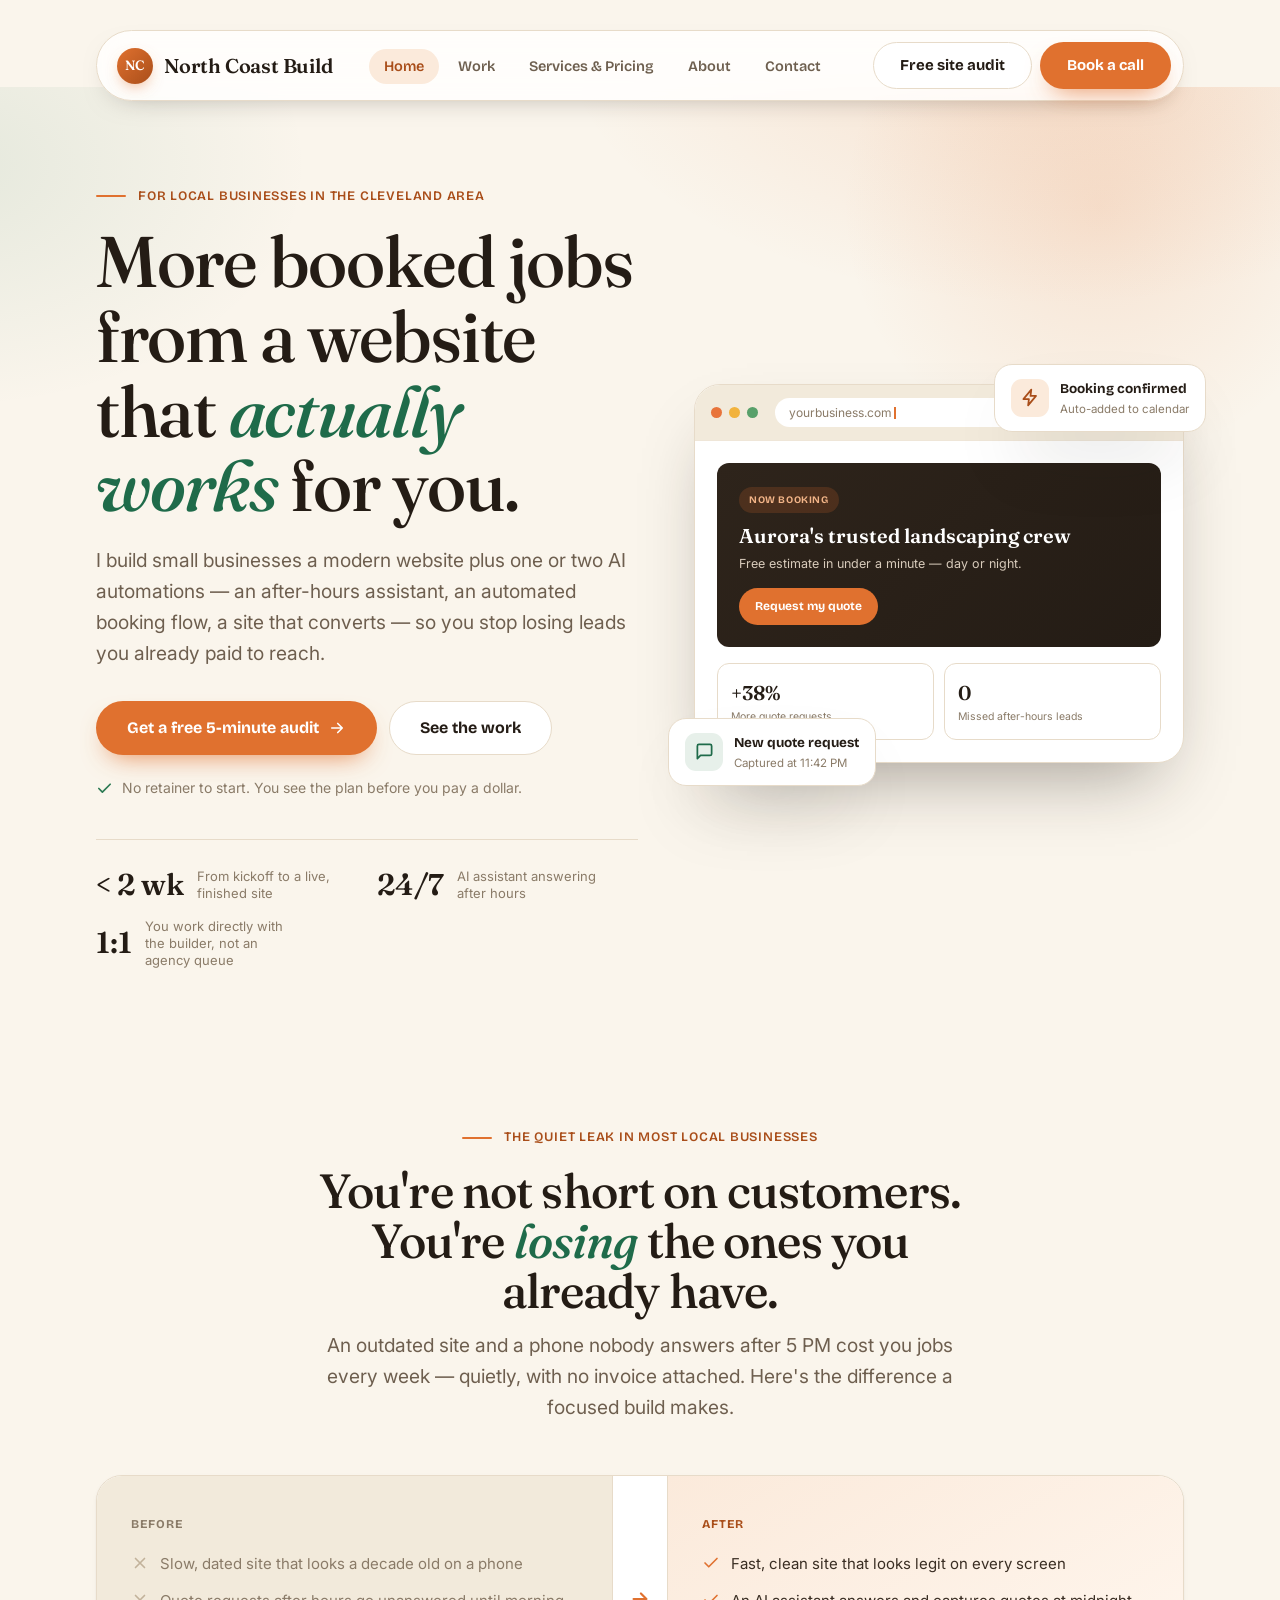
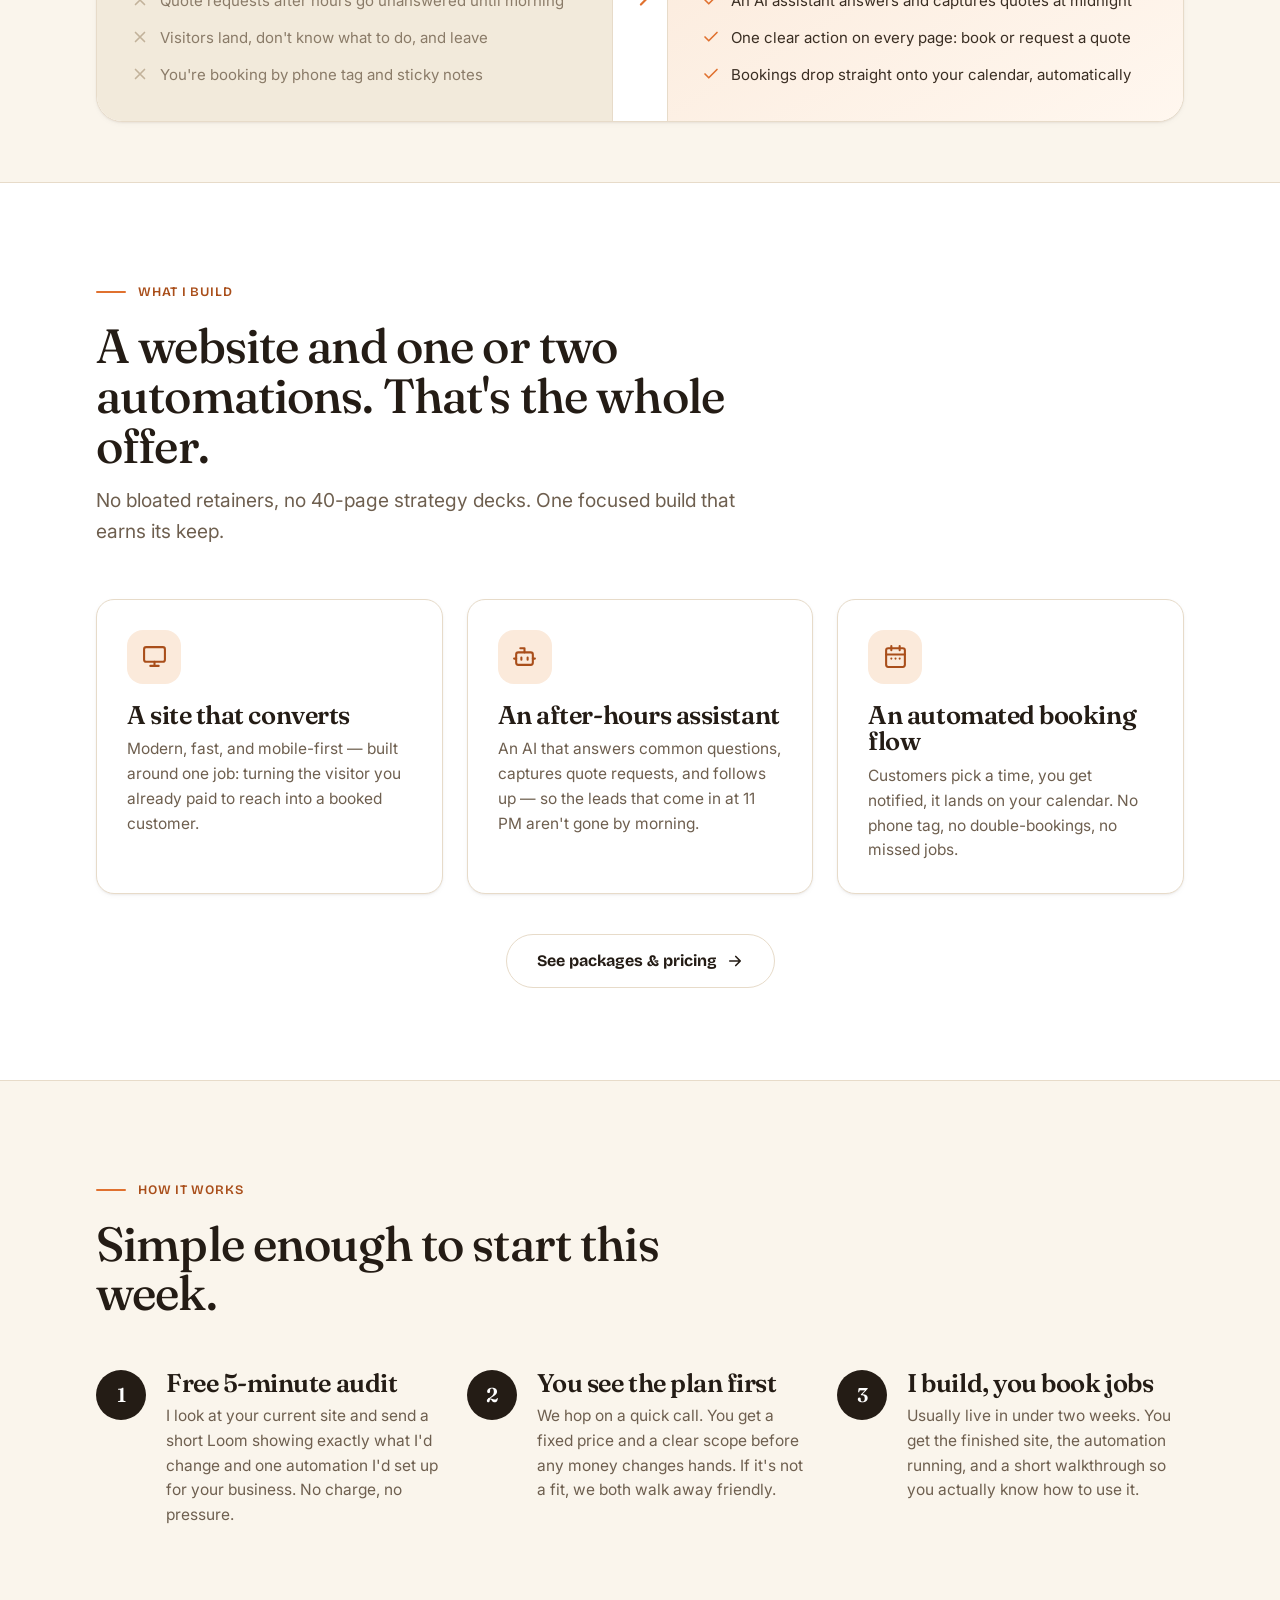
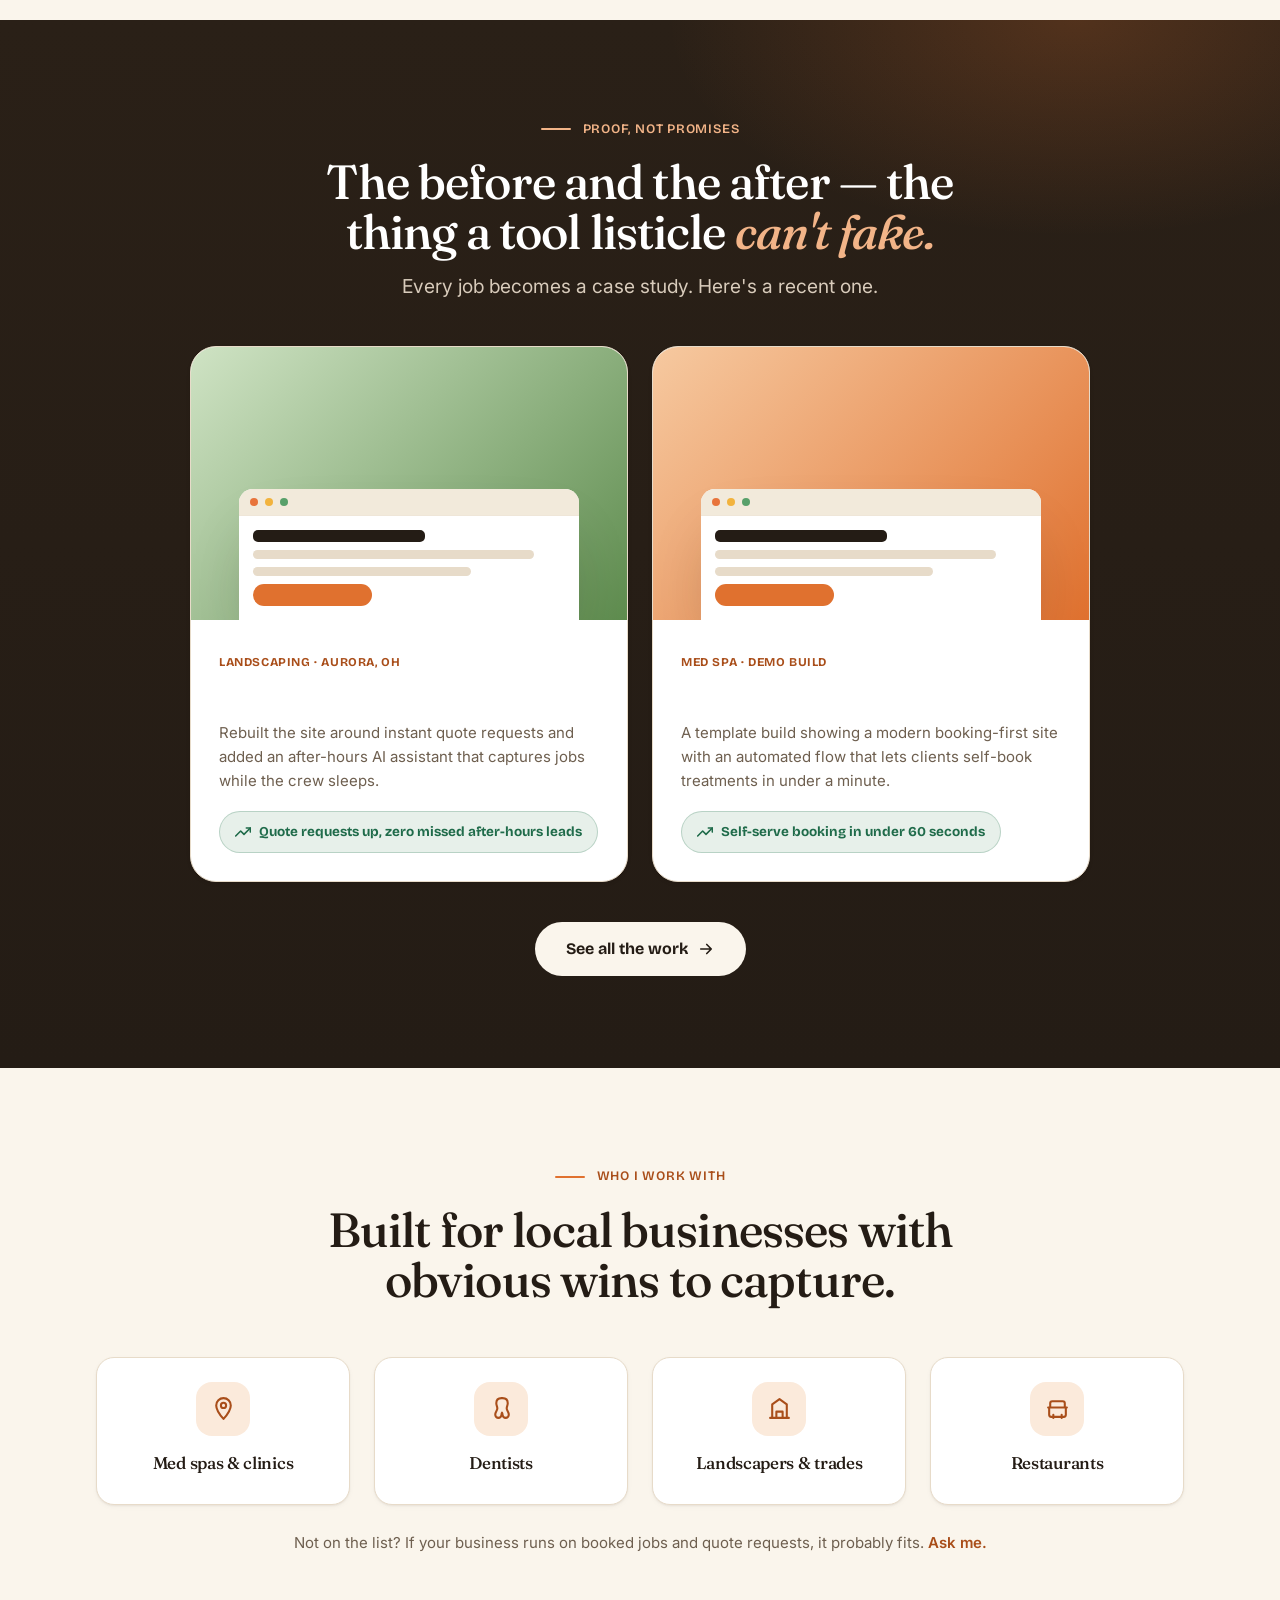
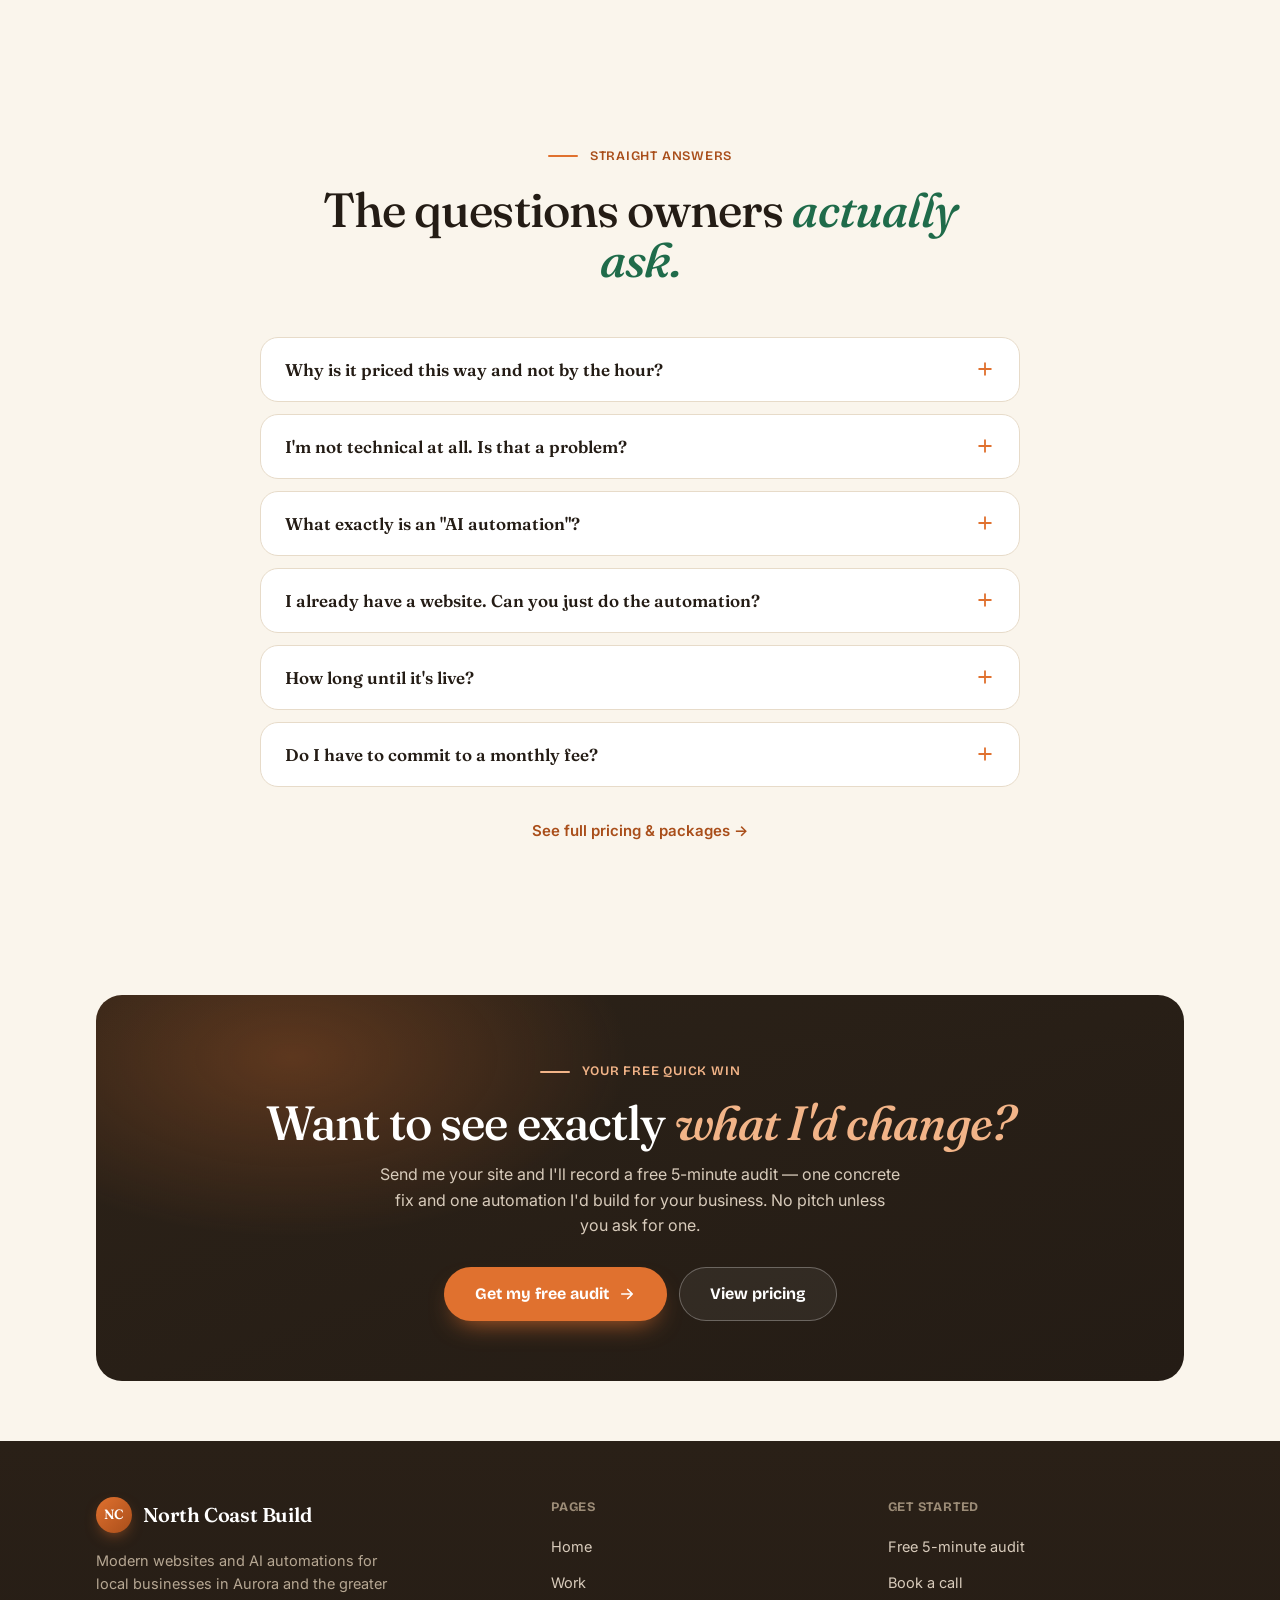
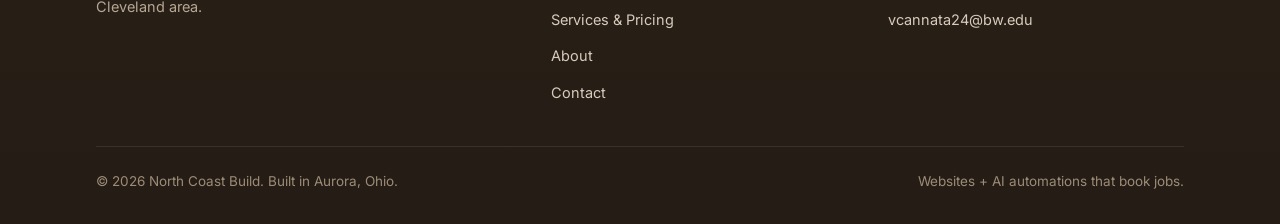
==== commit ee2ef982: "Wire Calendly booking: links site-wide + lazy inline embed on contact All 'Book a call' buttons (nav" ====
--- a/index.html
+++ b/index.html
@@ -46,7 +46,7 @@
       </ul>
       <div class="nav-cta">
         <a href="contact.html" class="btn btn-ghost">Free site audit</a>
-        <a href="contact.html" class="btn btn-primary">Book a call</a>
+        <a href="https://calendly.com/vcannata24-bw/30min" target="_blank" rel="noopener noreferrer" class="btn btn-primary">Book a call</a>
       </div>
       <button class="nav-toggle" aria-label="Open menu" aria-expanded="false">
         <svg viewBox="0 0 24 24" fill="none" stroke="currentColor" stroke-width="2" stroke-linecap="round"><path d="M4 6h16M4 12h16M4 18h16"/></svg>
@@ -404,7 +404,7 @@
         <h5>Get started</h5>
         <ul class="footer-links">
           <li><a href="contact.html">Free 5-minute audit</a></li>
-          <li><a href="contact.html">Book a call</a></li>
+          <li><a href="https://calendly.com/vcannata24-bw/30min" target="_blank" rel="noopener noreferrer">Book a call</a></li>
           <li><a href="mailto:vcannata24@bw.edu">vcannata24@bw.edu</a></li>
         </ul>
       </div>
--- a/styles.css
+++ b/styles.css
@@ -36,6 +36,12 @@
   --shadow:     0 18px 40px -24px rgba(36,28,21,.35);
   --shadow-lg:  0 36px 70px -28px rgba(36,28,21,.42);
   --ring:       0 0 0 4px rgba(224,113,47,.28);
+
+  /* motion */
+  --ease-out:   cubic-bezier(.22, 1, .36, 1);
+  --ease-soft:  cubic-bezier(.4, 0, .2, 1);
+  --dur-micro:  200ms;
+  --dur-reveal: 650ms;
 
   --maxw:       1140px;
   --font-display: 'Fraunces', Georgia, serif;
@@ -133,10 +139,12 @@
   border-radius: var(--pill);
   border: 1.5px solid transparent;
   cursor: pointer;
-  transition: transform .16s ease, box-shadow .2s ease, background-color .2s ease, color .2s ease, border-color .2s ease;
+  transition: transform var(--dur-micro) var(--ease-out), box-shadow var(--dur-micro) var(--ease-out), background-color var(--dur-micro) var(--ease-soft), color var(--dur-micro) var(--ease-soft), border-color var(--dur-micro) var(--ease-soft);
   white-space: nowrap;
 }
-.btn svg { width: 18px; height: 18px; }
+.btn svg { width: 18px; height: 18px; transition: transform var(--dur-micro) var(--ease-out); }
+.btn:hover svg { transform: translateX(3px); }
+.btn:active { transform: translateY(0) scale(.97); }
 .btn:focus-visible { outline: none; box-shadow: var(--ring); }
 
 .btn-primary {
@@ -180,7 +188,9 @@
   border-radius: var(--pill);
   padding: 11px 12px 11px 20px;
   box-shadow: 0 10px 30px -20px rgba(36,28,21,.5);
-}
+  transition: box-shadow .35s var(--ease-soft), border-color .35s var(--ease-soft);
+}
+.nav-wrap.scrolled .nav { box-shadow: 0 18px 44px -22px rgba(36,28,21,.55); border-color: #E0D2BC; }
 .brand {
   display: inline-flex;
   align-items: center;
@@ -198,7 +208,9 @@
   display: grid; place-items: center;
   color: #fff;
   box-shadow: 0 6px 16px -6px rgba(224,113,47,.7);
-}
+  transition: transform .3s var(--ease-out);
+}
+.brand:hover .brand-mark { transform: rotate(-8deg) scale(1.06); }
 .brand-mark svg { width: 19px; height: 19px; }
 .brand-mark .mono-nc { font-family: var(--font-display); font-weight: 600; font-size: 13.5px; letter-spacing: -0.01em; line-height: 1; }
 
@@ -210,7 +222,7 @@
   color: var(--muted);
   padding: 9px 15px;
   border-radius: var(--pill);
-  transition: color .15s ease, background-color .15s ease;
+  transition: color var(--dur-micro) var(--ease-soft), background-color var(--dur-micro) var(--ease-soft);
 }
 .nav-links a:hover { color: var(--ink); background: var(--amber-soft); }
 .nav-links a.active { color: var(--amber-700); background: var(--amber-soft); }
@@ -237,6 +249,22 @@
     radial-gradient(620px 420px at -4% 8%, rgba(44,122,83,.10), transparent 58%),
     var(--paper);
 }
+/* ambient warmth that slowly drifts behind the hero */
+@keyframes blob-drift {
+  from { transform: translate(0, 0) scale(1); }
+  to   { transform: translate(-60px, 40px) scale(1.12); }
+}
+.hero::before {
+  content: "";
+  position: absolute;
+  width: 560px; height: 560px;
+  top: -160px; right: -100px;
+  border-radius: 50%;
+  background: radial-gradient(circle, rgba(224,113,47,.14), transparent 65%);
+  animation: blob-drift 16s ease-in-out infinite alternate;
+  pointer-events: none;
+}
+.hero > .container { position: relative; }
 .hero-grid { display: grid; grid-template-columns: 1.05fr .95fr; gap: 56px; align-items: center; }
 .hero h1 { margin-bottom: 22px; }
 .hero .lead { max-width: 540px; margin-bottom: 32px; }
@@ -262,6 +290,8 @@
   border-radius: var(--radius-lg);
   box-shadow: var(--shadow-lg);
   overflow: hidden;
+  transition: transform .25s var(--ease-out);
+  will-change: transform;
 }
 .device-bar {
   display: flex; align-items: center; gap: 7px;
@@ -272,6 +302,16 @@
 .dot { width: 11px; height: 11px; border-radius: 50%; }
 .dot-r { background: #E8743B; } .dot-y { background: #F2B33D; } .dot-g { background: #58A06A; }
 .device-url { margin-left: 10px; font-size: 12px; color: var(--muted-2); background: #fff; border-radius: var(--pill); padding: 5px 14px; flex: 1; }
+@keyframes caret-blink { 50% { opacity: 0; } }
+.device-url.typing::after {
+  content: "";
+  display: inline-block;
+  width: 1.5px; height: 1em;
+  margin-left: 2px;
+  vertical-align: -2px;
+  background: var(--amber);
+  animation: caret-blink .8s steps(1) infinite;
+}
 .device-body { padding: 22px; }
 
 .mock-hero {
@@ -289,6 +329,36 @@
 .mock-card .k { font-family:var(--font-display); font-weight:600; font-size:20px; color:var(--ink); }
 .mock-card .l { font-size:10.5px; color:var(--muted-2); }
 
+/* the hero mock "builds itself" on load: pill → headline → sub → button → stat cards */
+@keyframes rise-in {
+  from { opacity: 0; transform: translateY(12px); }
+  to   { opacity: 1; transform: none; }
+}
+@media (prefers-reduced-motion: no-preference) {
+  .hero-visual .mock-pill,
+  .hero-visual .mock-h,
+  .hero-visual .mock-sub,
+  .hero-visual .mock-btn,
+  .hero-visual .mock-card {
+    opacity: 0;
+    animation: rise-in .55s var(--ease-out) forwards;
+  }
+  .hero-visual .mock-pill { animation-delay: .6s; }
+  .hero-visual .mock-h    { animation-delay: .78s; }
+  .hero-visual .mock-sub  { animation-delay: .95s; }
+  .hero-visual .mock-btn  { animation-delay: 1.12s; }
+  .hero-visual .mock-row .mock-card:first-child { animation-delay: 1.3s; }
+  .hero-visual .mock-row .mock-card:last-child  { animation-delay: 1.45s; }
+}
+
+@keyframes card-pop {
+  from { opacity: 0; transform: translateY(14px) scale(.96); }
+  to   { opacity: 1; transform: translateY(0) scale(1); }
+}
+@keyframes drift {
+  from { transform: translateY(0); }
+  to   { transform: translateY(-7px); }
+}
 .float-card {
   position: absolute;
   background: #fff;
@@ -297,7 +367,11 @@
   box-shadow: var(--shadow-lg);
   padding: 13px 16px;
   display: flex; align-items: center; gap: 11px;
-}
+  opacity: 0;
+  animation: card-pop .7s var(--ease-out) forwards, drift 5.5s ease-in-out infinite alternate;
+}
+.float-a { animation-delay: .9s, 1.8s; }
+.float-b { animation-delay: 1.15s, 2.3s; animation-duration: .7s, 6.5s; }
 .float-card .ic { width: 38px; height: 38px; border-radius: 11px; display: grid; place-items: center; flex: none; }
 .float-card .ic svg { width: 19px; height: 19px; }
 .float-card .ft { font-family: var(--font-ui); font-weight: 700; font-size: 13.5px; color: var(--ink); }
@@ -319,7 +393,7 @@
   border-radius: var(--radius);
   padding: 30px;
   box-shadow: var(--shadow-sm);
-  transition: transform .18s ease, box-shadow .25s ease, border-color .2s ease;
+  transition: transform .3s var(--ease-out), box-shadow .35s var(--ease-out), border-color var(--dur-micro) var(--ease-soft);
 }
 .card-hover:hover { transform: translateY(-5px); box-shadow: var(--shadow); border-color: #E0D2BC; }
 
@@ -330,7 +404,9 @@
   color: var(--amber-700);
   display: grid; place-items: center;
   margin-bottom: 18px;
-}
+  transition: transform .3s var(--ease-out);
+}
+.card-hover:hover .feature-ic { transform: scale(1.07) rotate(-3deg); }
 .feature-ic svg { width: 25px; height: 25px; }
 .card h3 { margin-bottom: 9px; }
 .card p { color: var(--muted); font-size: 15.5px; }
@@ -390,9 +466,10 @@
   border-radius: var(--radius-lg);
   overflow: hidden;
   box-shadow: var(--shadow-sm);
-  transition: transform .18s ease, box-shadow .25s ease;
+  transition: transform .3s var(--ease-out), box-shadow .35s var(--ease-out);
 }
 .case:hover { transform: translateY(-5px); box-shadow: var(--shadow); }
+.case:hover .case-screen { transform: translateY(-7px); }
 .case-media { position: relative; aspect-ratio: 16 / 10; display: grid; place-items: center; overflow: hidden; }
 .case-body { padding: 28px; }
 .case-cat { font-family: var(--font-ui); font-weight: 700; font-size: 12px; letter-spacing: .05em; text-transform: uppercase; color: var(--amber-700); }
@@ -414,7 +491,7 @@
 .g-dental { background: linear-gradient(135deg,#A8D5C0,#2C7A53); }
 .g-land   { background: linear-gradient(135deg,#CFE3C4,#5E8C4E); }
 .g-resto  { background: linear-gradient(135deg,#F2B98F,#A94E1A); }
-.case-screen { width: 78%; background: #fff; border-radius: 14px 14px 0 0; box-shadow: var(--shadow-lg); overflow: hidden; align-self: end; }
+.case-screen { width: 78%; background: #fff; border-radius: 14px 14px 0 0; box-shadow: var(--shadow-lg); overflow: hidden; align-self: end; transition: transform .45s var(--ease-out); }
 .case-screen .device-bar { padding: 9px 11px; }
 .case-screen .dot { width: 8px; height: 8px; }
 .case-screen-body { padding: 14px; }
@@ -560,10 +637,15 @@
   font-family: var(--font-display); font-weight: 600; font-size: 17px; color: var(--ink);
   padding: 21px 24px; cursor: pointer; background: none; border: none;
 }
-.faq-q svg { width: 20px; height: 20px; color: var(--amber); transition: transform .2s ease; flex: none; }
+.faq-q svg { width: 20px; height: 20px; color: var(--amber); transition: transform .3s var(--ease-out); flex: none; }
 .faq-item.open .faq-q svg { transform: rotate(45deg); }
-.faq-a { max-height: 0; overflow: hidden; transition: max-height .28s ease; }
-.faq-a-inner { padding: 0 24px 21px; color: var(--muted); font-size: 15px; }
+.faq-a { max-height: 0; overflow: hidden; transition: max-height .32s var(--ease-soft); }
+.faq-a-inner {
+  padding: 0 24px 21px; color: var(--muted); font-size: 15px;
+  opacity: 0; transform: translateY(-4px);
+  transition: opacity .3s var(--ease-soft), transform .3s var(--ease-soft);
+}
+.faq-item.open .faq-a-inner { opacity: 1; transform: none; transition-delay: .08s; }
 
 /* ---------- Footer ---------- */
 .footer { background: linear-gradient(180deg, #2A2017, var(--ink)); color: #D8CBBB; padding-block: 56px 32px; }
@@ -572,8 +654,19 @@
 .footer p { font-size: 14.5px; color: #B6A793; max-width: 300px; margin-top: 16px; }
 .footer h5 { font-family: var(--font-ui); font-size: 13px; letter-spacing: .06em; text-transform: uppercase; color: #9C8C77; margin: 0 0 16px; }
 .footer-links { list-style: none; margin: 0; padding: 0; display: grid; gap: 11px; }
-.footer-links a { font-size: 14.5px; color: #D8CBBB; transition: color .15s ease; }
+.footer-links a {
+  font-size: 14.5px; color: #D8CBBB;
+  transition: color var(--dur-micro) var(--ease-soft);
+  position: relative;
+}
+.footer-links a::after {
+  content: ""; position: absolute; left: 0; bottom: -3px;
+  width: 100%; height: 1px; background: currentColor;
+  transform: scaleX(0); transform-origin: left;
+  transition: transform .3s var(--ease-out);
+}
 .footer-links a:hover { color: #fff; }
+.footer-links a:hover::after { transform: scaleX(1); }
 .footer-bottom {
   border-top: 1px solid rgba(255,255,255,.09);
   padding-top: 24px;
@@ -581,9 +674,40 @@
   font-size: 13.5px; color: #9C8C77; flex-wrap: wrap;
 }
 
+/* ---------- Showpieces ---------- */
+/* thin reading-progress line across the very top */
+.scroll-progress {
+  position: fixed;
+  top: 0; left: 0; right: 0;
+  height: 3px;
+  background: linear-gradient(90deg, var(--amber), var(--green));
+  transform: scaleX(0);
+  transform-origin: left;
+  z-index: 100;
+  pointer-events: none;
+}
+
+/* warm light that follows the cursor on dark surfaces (class added by JS) */
+.glow-track { position: relative; }
+.glow-track::after {
+  content: "";
+  position: absolute;
+  inset: 0;
+  border-radius: inherit;
+  pointer-events: none;
+  opacity: 0;
+  transition: opacity .4s var(--ease-soft);
+  background: radial-gradient(420px circle at var(--mx, 50%) var(--my, 50%), rgba(224,113,47,.16), transparent 65%);
+}
+.glow-track:hover::after { opacity: 1; }
+
 /* ---------- Reveal ---------- */
-.reveal { opacity: 0; transform: translateY(18px); transition: opacity .6s ease, transform .6s ease; }
+.reveal { opacity: 0; transform: translateY(26px); transition: opacity var(--dur-reveal) var(--ease-out), transform var(--dur-reveal) var(--ease-out); }
 .reveal.in { opacity: 1; transform: none; }
+
+/* editorial flourish: the italic settles into green just after the headline lands */
+h1.reveal em { color: inherit; }
+h1.reveal.in em { color: var(--green-700); transition: color .45s var(--ease-soft) .2s; }
 
 /* ---------- Responsive ---------- */
 @media (max-width: 940px) {
@@ -620,4 +744,6 @@
 @media (prefers-reduced-motion: reduce) {
   * { animation: none !important; transition: none !important; scroll-behavior: auto !important; }
   .reveal { opacity: 1; transform: none; }
-}
+  .float-card { opacity: 1; }
+  .faq-a-inner { opacity: 1; transform: none; }
+}
